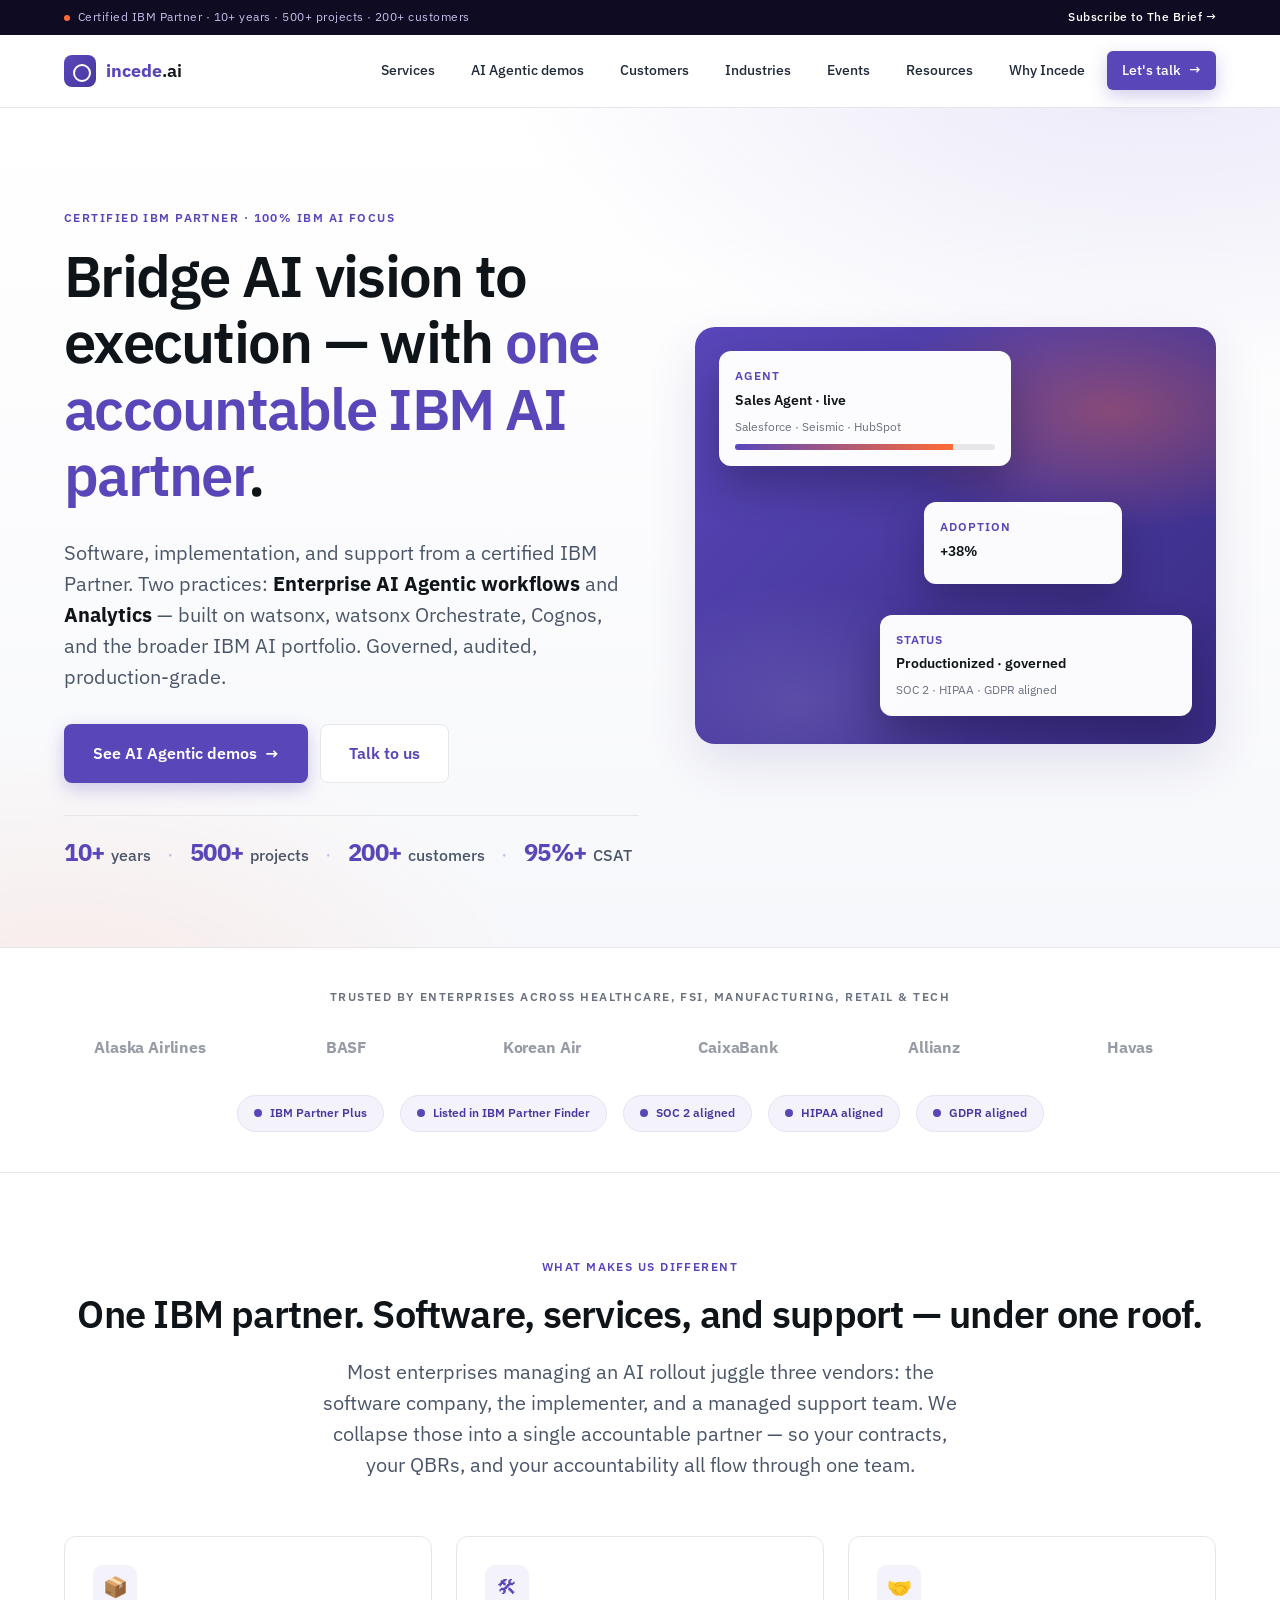
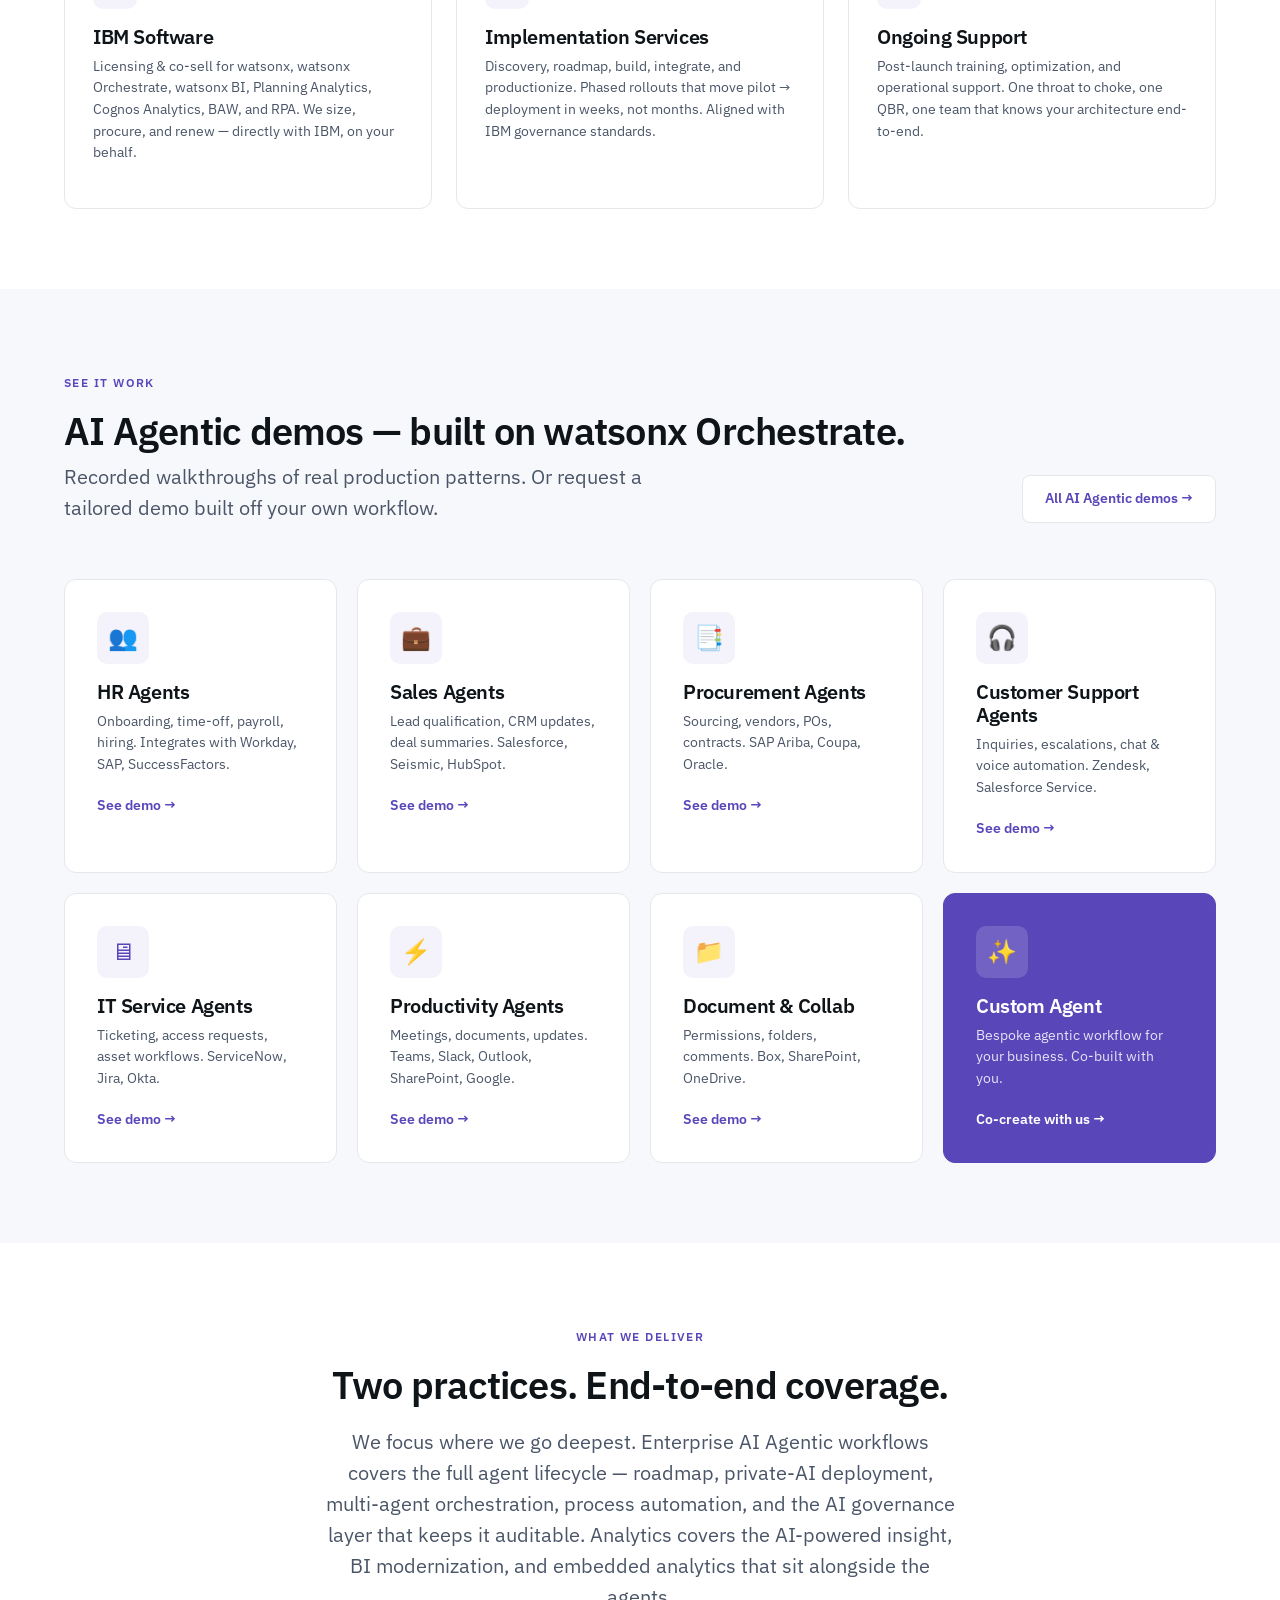
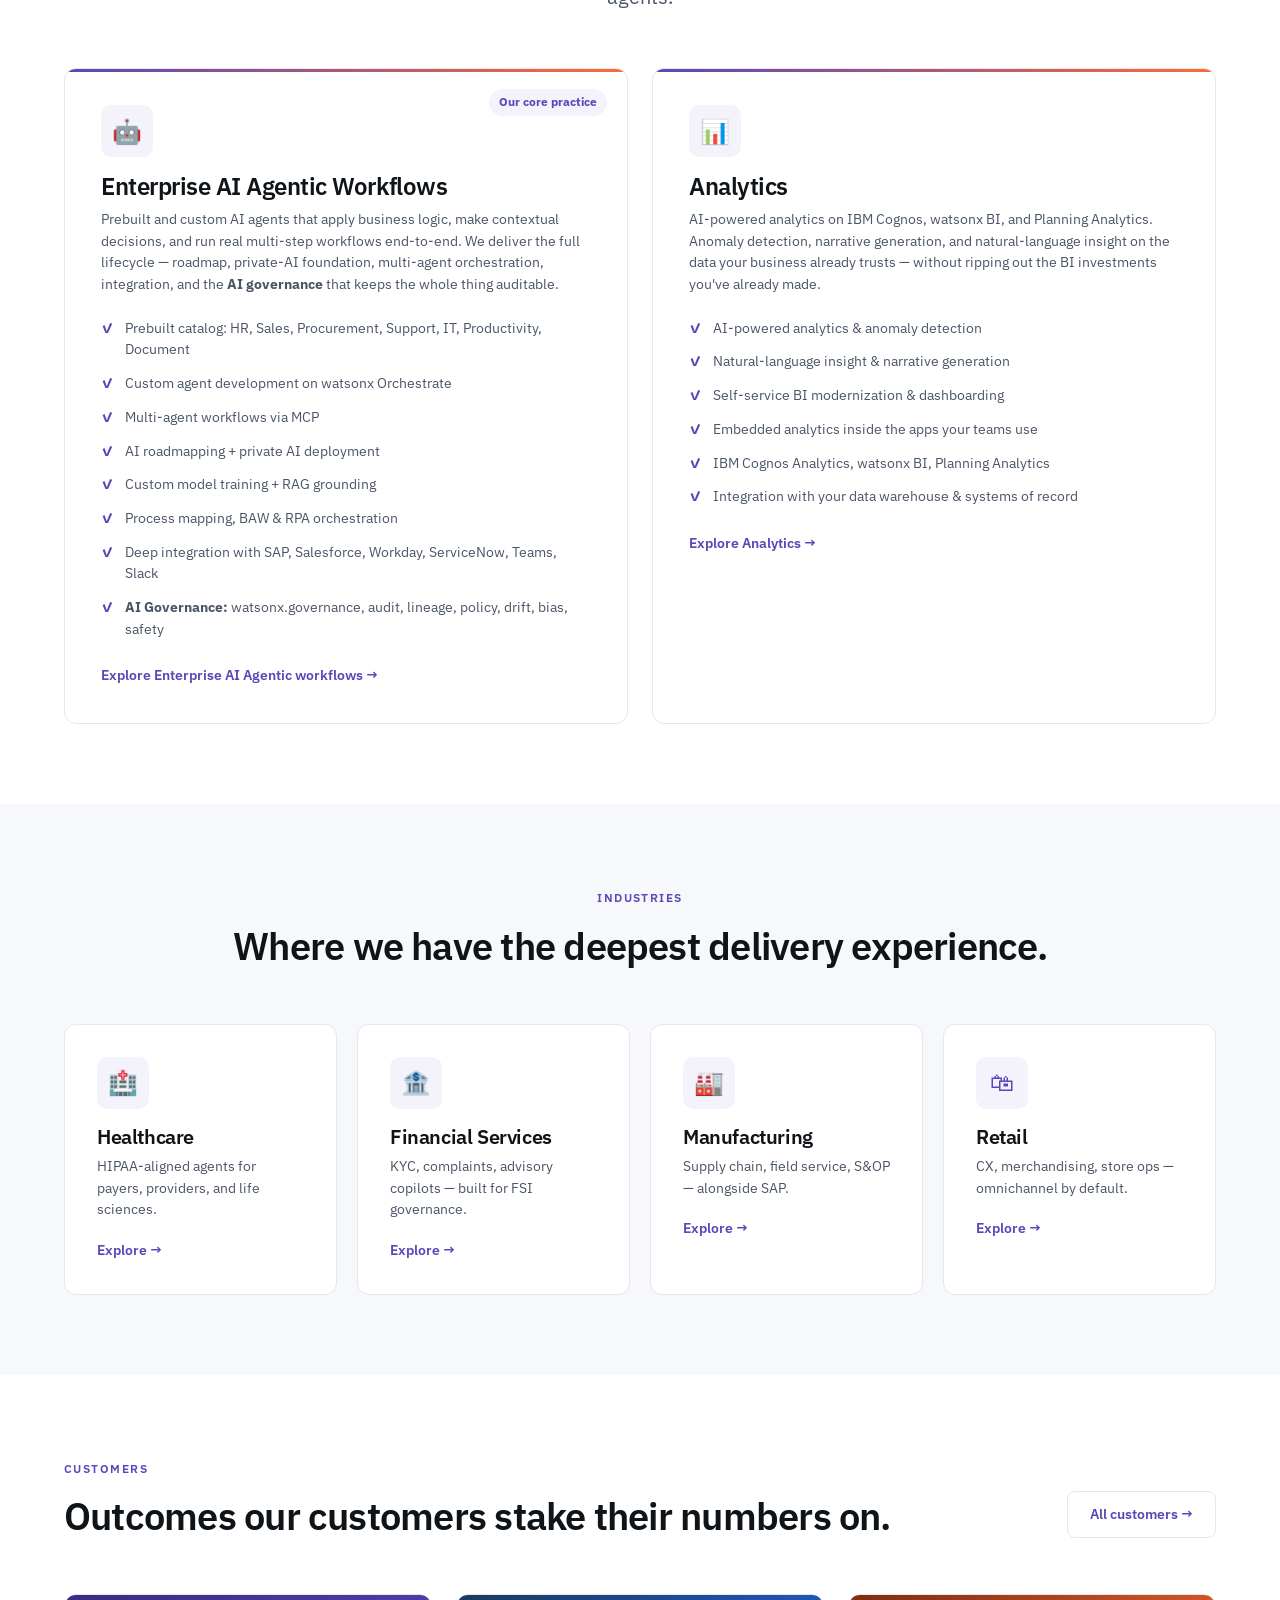
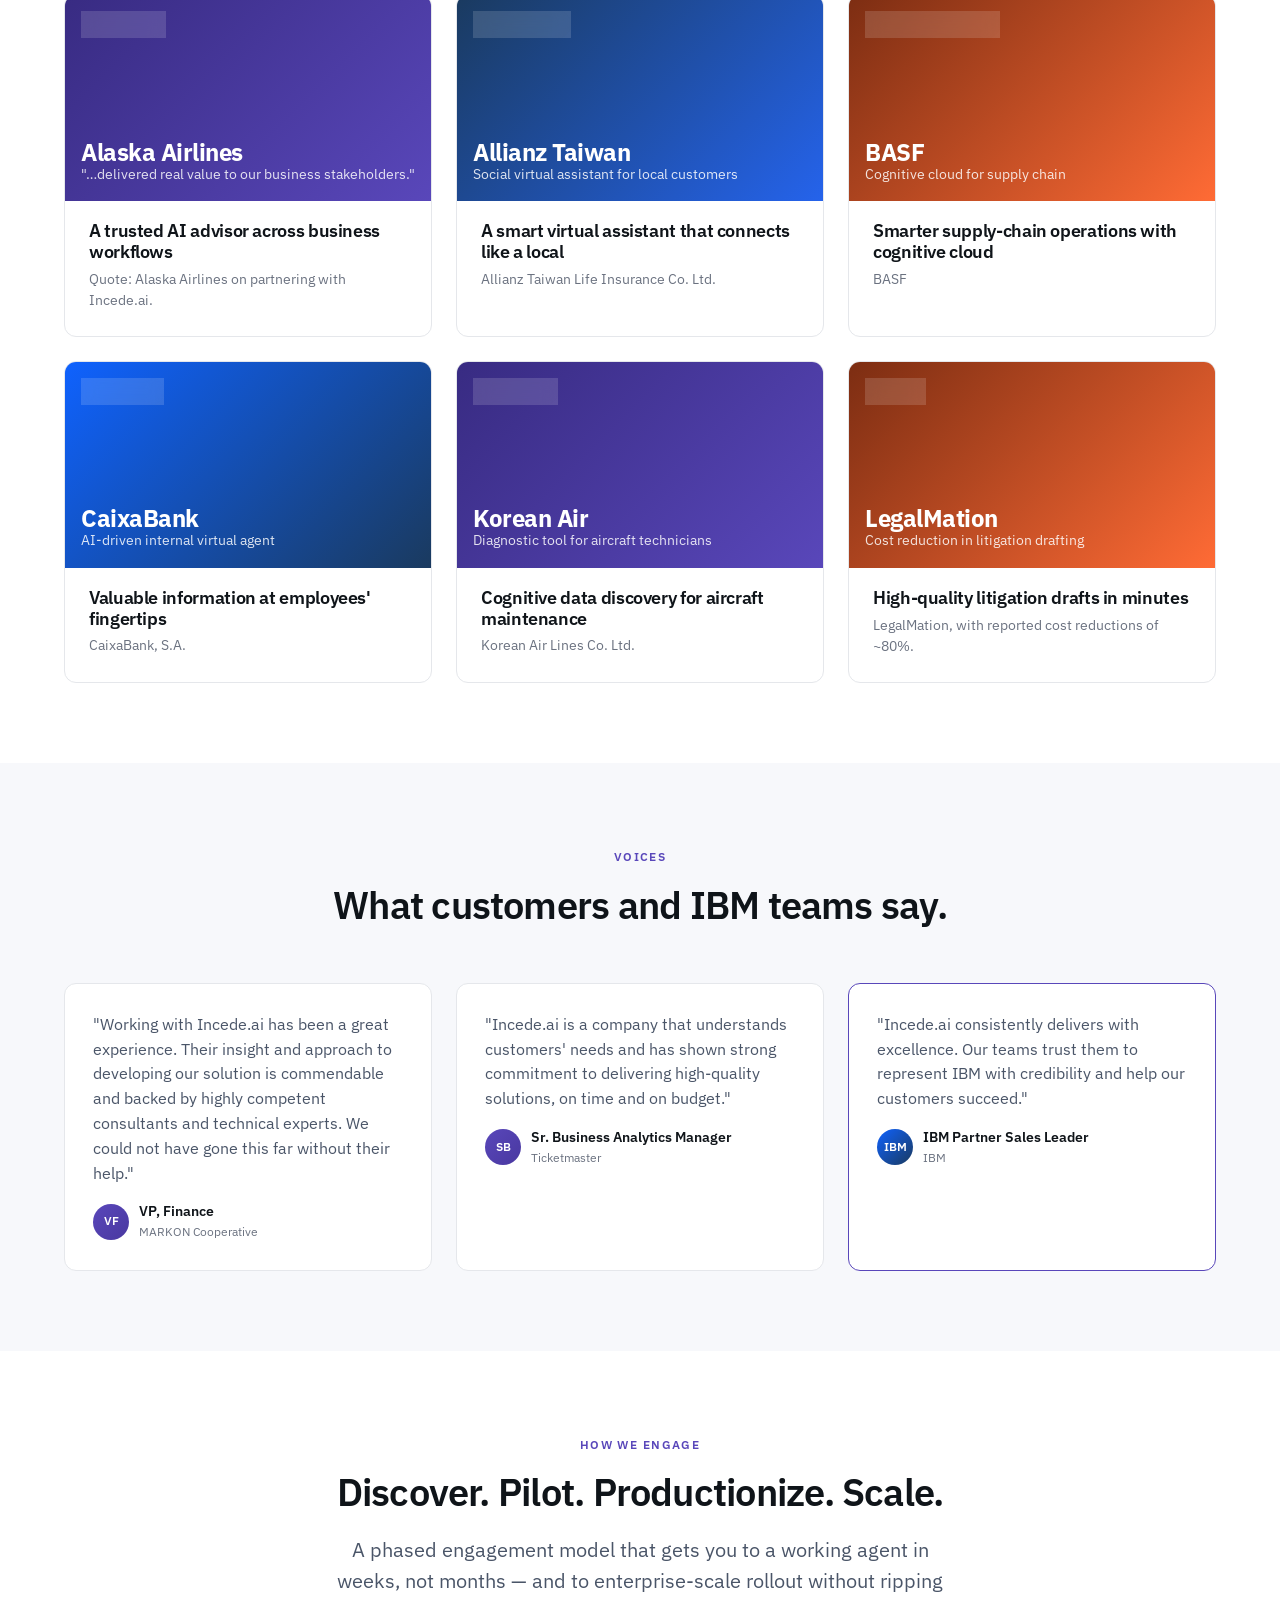
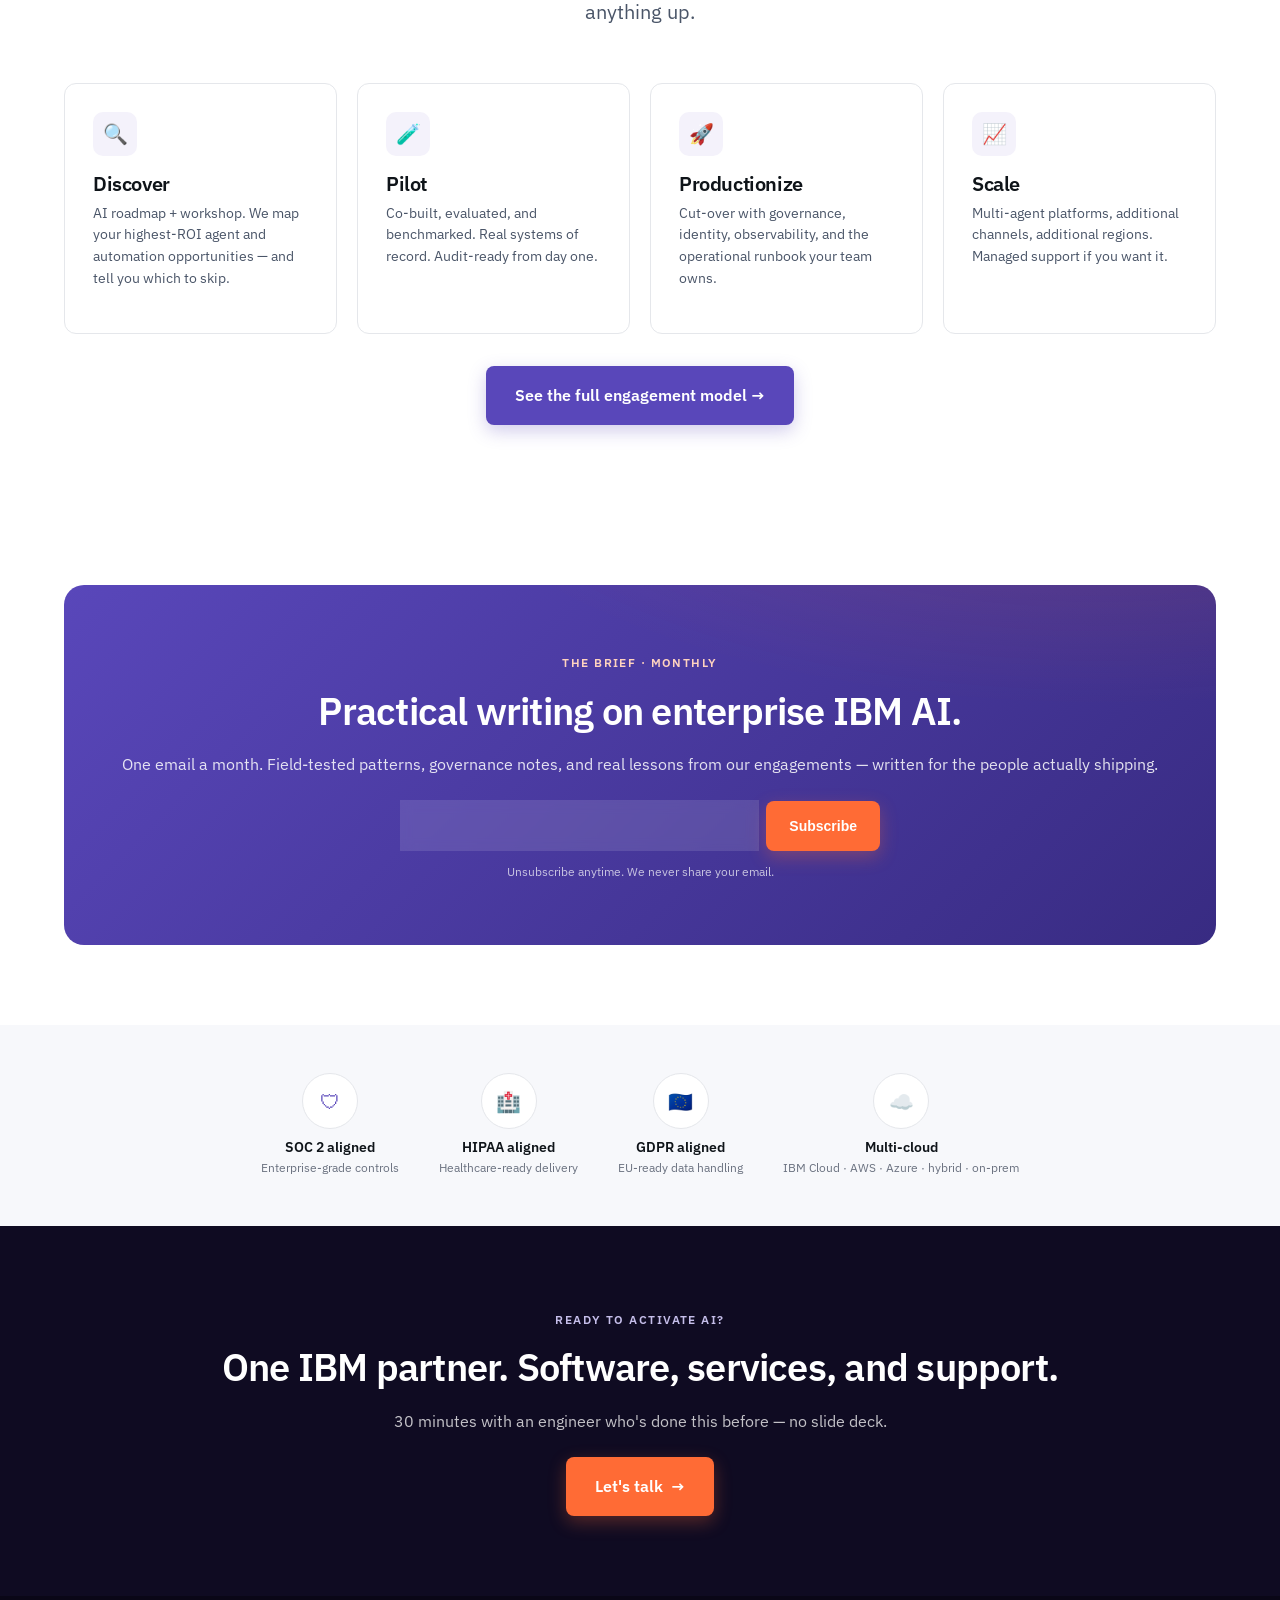
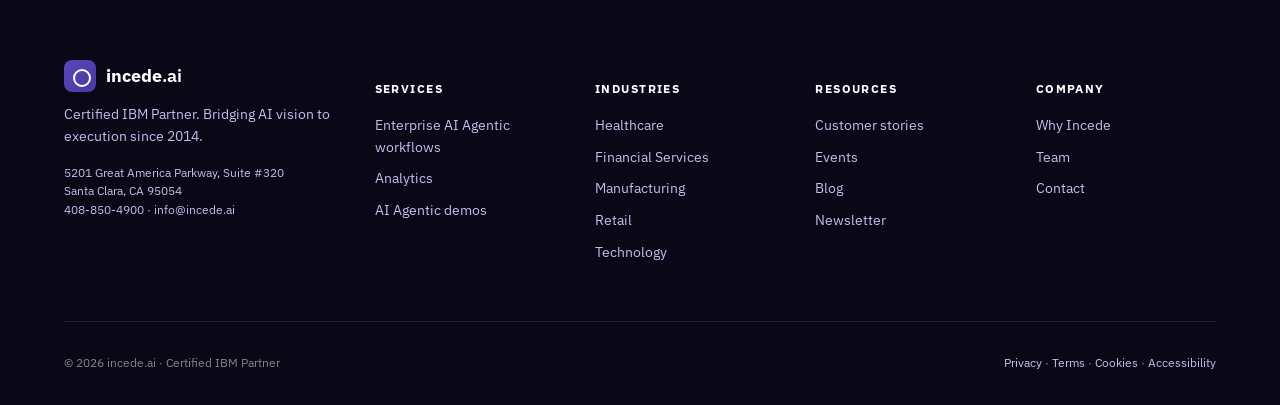
==== index.html @ cc16a189 "Initial commit: incede.ai website Add complete website for incede.ai - a certified IBM Partner speci" ====
<!DOCTYPE html>
<html lang="en">
<head>
<meta charset="UTF-8" />
<meta name="viewport" content="width=device-width, initial-scale=1, shrink-to-fit=no" />
<title>incede.ai | Certified IBM Partner for Enterprise AI Agentic Workflows & Analytics</title>
<meta name="description" content="Bridge AI vision to execution with one accountable IBM AI partner. Two practices — Enterprise AI Agentic workflows and Analytics — built on watsonx, watsonx Orchestrate, Cognos, and the IBM AI portfolio. Governed, audited, production-grade. 10+ years · 500+ projects · 200+ customers." />
<meta name="theme-color" content="#5947BA" />
<link rel="preconnect" href="https://fonts.googleapis.com">
<link rel="preconnect" href="https://fonts.gstatic.com" crossorigin>
<link href="https://fonts.googleapis.com/css2?family=IBM+Plex+Sans:wght@400;500;600;700&family=IBM+Plex+Mono:wght@400;500&display=swap" rel="stylesheet">
<link rel="stylesheet" href="styles.css" />
</head>
<body>
<a href="#main" class="skip-link">Skip to main content</a>

<!-- Top bar -->
<div class="topbar">
  <div class="container">
    <span class="topbar-tag">Certified IBM Partner · 10+ years · 500+ projects · 200+ customers</span>
    <span class="topbar-meta"><a href="newsletter.html">Subscribe to The Brief →</a></span>
  </div>
</div>

<!-- Nav -->
<header class="nav">
  <div class="container">
    <a href="index.html" class="brand" aria-label="incede.ai home">
      <span class="brand-mark" aria-hidden="true"></span>
      <span><strong>incede</strong>.ai</span>
    </a>
    <nav class="nav-links" aria-label="Primary">
      <a href="quick-start.html">Services</a>
      <a href="demos.html">AI Agentic demos</a>
      <a href="case-studies.html">Customers</a>
      <a href="industries.html">Industries</a>
      <a href="events.html">Events</a>
      <a href="blog.html">Resources</a>
      <a href="about.html">Why Incede</a>
      <a href="contact.html" class="btn btn-primary">Let's talk <span class="arr">→</span></a>
    </nav>
  </div>
</header>

<main id="main">

<!-- HERO -->
<section class="hero">
  <div class="container">
    <div class="hero-grid">
      <div>
        <span class="eyebrow">Certified IBM Partner · 100% IBM AI focus</span>
        <h1>Bridge AI vision to execution — with <span class="accent">one accountable IBM AI partner</span>.</h1>
        <p class="lede">Software, implementation, and support from a certified IBM Partner. Two practices: <strong style="color:var(--ink);">Enterprise AI Agentic workflows</strong> and <strong style="color:var(--ink);">Analytics</strong> — built on watsonx, watsonx Orchestrate, Cognos, and the broader IBM AI portfolio. Governed, audited, production-grade.</p>
        <div class="hero-ctas">
          <a class="btn btn-primary btn-lg" href="demos.html">See AI Agentic demos <span class="arr">→</span></a>
          <a class="btn btn-secondary btn-lg" href="contact.html">Talk to us</a>
        </div>
        <div class="hero-stats inline">
          <div class="hero-stat"><span class="num">10+</span><span class="lbl">years</span></div>
          <span class="sep">·</span>
          <div class="hero-stat"><span class="num">500+</span><span class="lbl">projects</span></div>
          <span class="sep">·</span>
          <div class="hero-stat"><span class="num">200+</span><span class="lbl">customers</span></div>
          <span class="sep">·</span>
          <div class="hero-stat"><span class="num">95%+</span><span class="lbl">CSAT</span></div>
        </div>
      </div>
      <div class="hero-viz" aria-hidden="true">
        <div class="hero-card hc-1">
          <div class="hcl">Agent</div>
          <div class="hcb">Sales Agent · live</div>
          <div class="hcd">Salesforce · Seismic · HubSpot</div>
          <div class="hcbar"><span style="width:84%"></span></div>
        </div>
        <div class="hero-card hc-3">
          <div class="hcl">Adoption</div>
          <div class="hcb">+38%</div>
        </div>
        <div class="hero-card hc-2">
          <div class="hcl">Status</div>
          <div class="hcb">Productionized · governed</div>
          <div class="hcd">SOC 2 · HIPAA · GDPR aligned</div>
        </div>
      </div>
    </div>
  </div>
</section>

<!-- TRUST STRIP: real clients -->
<section class="trust">
  <div class="container">
    <div class="trust-label">Trusted by enterprises across Healthcare, FSI, Manufacturing, Retail & Tech</div>
    <div class="trust-row">
      <div class="trust-logo">Alaska Airlines</div>
      <div class="trust-logo">BASF</div>
      <div class="trust-logo">Korean Air</div>
      <div class="trust-logo">CaixaBank</div>
      <div class="trust-logo">Allianz</div>
      <div class="trust-logo">Havas</div>
    </div>
    <div class="trust-badges">
      <span class="badge-pill">IBM Partner Plus</span>
      <span class="badge-pill">Listed in IBM Partner Finder</span>
      <span class="badge-pill">SOC 2 aligned</span>
      <span class="badge-pill">HIPAA aligned</span>
      <span class="badge-pill">GDPR aligned</span>
    </div>
  </div>
</section>

<!-- RESELLER FRAMING: one accountable team -->
<section>
  <div class="container">
    <div class="section-head">
      <span class="eyebrow">What makes us different</span>
      <h2>One IBM partner. Software, services, and support — under one roof.</h2>
      <p class="lede">Most enterprises managing an AI rollout juggle three vendors: the software company, the implementer, and a managed support team. We collapse those into a single accountable partner — so your contracts, your QBRs, and your accountability all flow through one team.</p>
    </div>
    <div class="grid-3">
      <div class="card">
        <div class="ic">📦</div>
        <h3>IBM Software</h3>
        <p>Licensing & co-sell for watsonx, watsonx Orchestrate, watsonx BI, Planning Analytics, Cognos Analytics, BAW, and RPA. We size, procure, and renew — directly with IBM, on your behalf.</p>
      </div>
      <div class="card">
        <div class="ic">🛠</div>
        <h3>Implementation Services</h3>
        <p>Discovery, roadmap, build, integrate, and productionize. Phased rollouts that move pilot → deployment in weeks, not months. Aligned with IBM governance standards.</p>
      </div>
      <div class="card">
        <div class="ic">🤝</div>
        <h3>Ongoing Support</h3>
        <p>Post-launch training, optimization, and operational support. One throat to choke, one QBR, one team that knows your architecture end-to-end.</p>
      </div>
    </div>
  </div>
</section>

<!-- DEMO SHOWCASE -->
<section style="background: var(--bg-alt);">
  <div class="container">
    <div class="section-head left" style="display:flex; justify-content:space-between; align-items:end; gap:24px; flex-wrap:wrap;">
      <div>
        <span class="eyebrow">See it work</span>
        <h2 class="mb-0">AI Agentic demos — built on watsonx Orchestrate.</h2>
        <p class="lede" style="margin-top:8px;">Recorded walkthroughs of real production patterns. Or request a tailored demo built off your own workflow.</p>
      </div>
      <a class="btn btn-secondary" href="demos.html">All AI Agentic demos →</a>
    </div>
    <div class="grid-4">
      <a href="demos.html" class="card industry">
        <div class="ic">👥</div>
        <h3>HR Agents</h3>
        <p>Onboarding, time-off, payroll, hiring. Integrates with Workday, SAP, SuccessFactors.</p>
        <span class="more">See demo →</span>
      </a>
      <a href="demos.html" class="card industry">
        <div class="ic">💼</div>
        <h3>Sales Agents</h3>
        <p>Lead qualification, CRM updates, deal summaries. Salesforce, Seismic, HubSpot.</p>
        <span class="more">See demo →</span>
      </a>
      <a href="demos.html" class="card industry">
        <div class="ic">📑</div>
        <h3>Procurement Agents</h3>
        <p>Sourcing, vendors, POs, contracts. SAP Ariba, Coupa, Oracle.</p>
        <span class="more">See demo →</span>
      </a>
      <a href="demos.html" class="card industry">
        <div class="ic">🎧</div>
        <h3>Customer Support Agents</h3>
        <p>Inquiries, escalations, chat & voice automation. Zendesk, Salesforce Service.</p>
        <span class="more">See demo →</span>
      </a>
      <a href="demos.html" class="card industry">
        <div class="ic">🖥</div>
        <h3>IT Service Agents</h3>
        <p>Ticketing, access requests, asset workflows. ServiceNow, Jira, Okta.</p>
        <span class="more">See demo →</span>
      </a>
      <a href="demos.html" class="card industry">
        <div class="ic">⚡</div>
        <h3>Productivity Agents</h3>
        <p>Meetings, documents, updates. Teams, Slack, Outlook, SharePoint, Google.</p>
        <span class="more">See demo →</span>
      </a>
      <a href="demos.html" class="card industry">
        <div class="ic">📁</div>
        <h3>Document & Collab</h3>
        <p>Permissions, folders, comments. Box, SharePoint, OneDrive.</p>
        <span class="more">See demo →</span>
      </a>
      <a href="demos.html" class="card industry" style="background:var(--brand); color:#fff; border-color:var(--brand);">
        <div class="ic" style="background:rgba(255,255,255,0.15); color:#fff;">✨</div>
        <h3 style="color:#fff;">Custom Agent</h3>
        <p style="color:rgba(255,255,255,0.85);">Bespoke agentic workflow for your business. Co-built with you.</p>
        <span class="more" style="color:#fff;">Co-create with us →</span>
      </a>
    </div>
  </div>
</section>

<!-- SERVICES: two consolidated tracks -->
<section>
  <div class="container">
    <div class="section-head">
      <span class="eyebrow">What we deliver</span>
      <h2>Two practices. End-to-end coverage.</h2>
      <p class="lede">We focus where we go deepest. Enterprise AI Agentic workflows covers the full agent lifecycle — roadmap, private-AI deployment, multi-agent orchestration, process automation, and the AI governance layer that keeps it auditable. Analytics covers the AI-powered insight, BI modernization, and embedded analytics that sit alongside the agents.</p>
    </div>
    <div class="grid-2">
      <a href="quick-start.html" class="card offer-card" style="padding: 36px;">
        <span class="tag">Our core practice</span>
        <div class="ic" style="width:52px;height:52px;font-size:24px;">🤖</div>
        <h3 style="font-size:var(--fs-2xl);">Enterprise AI Agentic Workflows</h3>
        <p>Prebuilt and custom AI agents that apply business logic, make contextual decisions, and run real multi-step workflows end-to-end. We deliver the full lifecycle — roadmap, private-AI foundation, multi-agent orchestration, integration, and the <strong>AI governance</strong> that keeps the whole thing auditable.</p>
        <ul>
          <li>Prebuilt catalog: HR, Sales, Procurement, Support, IT, Productivity, Document</li>
          <li>Custom agent development on watsonx Orchestrate</li>
          <li>Multi-agent workflows via MCP</li>
          <li>AI roadmapping + private AI deployment</li>
          <li>Custom model training + RAG grounding</li>
          <li>Process mapping, BAW & RPA orchestration</li>
          <li>Deep integration with SAP, Salesforce, Workday, ServiceNow, Teams, Slack</li>
          <li><strong>AI Governance:</strong> watsonx.governance, audit, lineage, policy, drift, bias, safety</li>
        </ul>
        <span class="more">Explore Enterprise AI Agentic workflows →</span>
      </a>
      <a href="quick-start.html#analytics" class="card offer-card" style="padding: 36px;">
        <div class="ic" style="width:52px;height:52px;font-size:24px;">📊</div>
        <h3 style="font-size:var(--fs-2xl);">Analytics</h3>
        <p>AI-powered analytics on IBM Cognos, watsonx BI, and Planning Analytics. Anomaly detection, narrative generation, and natural-language insight on the data your business already trusts — without ripping out the BI investments you've already made.</p>
        <ul>
          <li>AI-powered analytics & anomaly detection</li>
          <li>Natural-language insight & narrative generation</li>
          <li>Self-service BI modernization & dashboarding</li>
          <li>Embedded analytics inside the apps your teams use</li>
          <li>IBM Cognos Analytics, watsonx BI, Planning Analytics</li>
          <li>Integration with your data warehouse & systems of record</li>
        </ul>
        <span class="more">Explore Analytics →</span>
      </a>
    </div>
  </div>
</section>

<!-- INDUSTRIES -->
<section style="background: var(--bg-alt);">
  <div class="container">
    <div class="section-head">
      <span class="eyebrow">Industries</span>
      <h2>Where we have the deepest delivery experience.</h2>
    </div>
    <div class="grid-4">
      <a href="industries.html" class="card industry"><div class="ic">🏥</div><h3>Healthcare</h3><p>HIPAA-aligned agents for payers, providers, and life sciences.</p><span class="more">Explore →</span></a>
      <a href="industries.html" class="card industry"><div class="ic">🏦</div><h3>Financial Services</h3><p>KYC, complaints, advisory copilots — built for FSI governance.</p><span class="more">Explore →</span></a>
      <a href="industries.html" class="card industry"><div class="ic">🏭</div><h3>Manufacturing</h3><p>Supply chain, field service, S&OP — alongside SAP.</p><span class="more">Explore →</span></a>
      <a href="industries.html" class="card industry"><div class="ic">🛍</div><h3>Retail</h3><p>CX, merchandising, store ops — omnichannel by default.</p><span class="more">Explore →</span></a>
    </div>
  </div>
</section>

<!-- CUSTOMERS — real clients -->
<section>
  <div class="container">
    <div class="section-head left" style="display:flex; justify-content:space-between; align-items:end; gap:24px;">
      <div>
        <span class="eyebrow">Customers</span>
        <h2 class="mb-0">Outcomes our customers stake their numbers on.</h2>
      </div>
      <a class="btn btn-secondary" href="case-studies.html">All customers →</a>
    </div>
    <div class="grid-3">
      <a href="case-study-sample.html" class="case-card">
        <div class="case-thumb">
          <span class="industry-label">Aviation</span>
          <div class="stat-row"><div class="big-stat" style="font-size:var(--fs-2xl);">Alaska Airlines</div><div class="sm-stat">"…delivered real value to our business stakeholders."</div></div>
        </div>
        <div class="case-body"><h3>A trusted AI advisor across business workflows</h3><p>Quote: Alaska Airlines on partnering with Incede.ai.</p></div>
      </a>
      <a href="case-studies.html" class="case-card">
        <div class="case-thumb" style="background:linear-gradient(135deg,#1a3a5f,#2563eb);">
          <span class="industry-label">Insurance</span>
          <div class="stat-row"><div class="big-stat" style="font-size:var(--fs-2xl);">Allianz Taiwan</div><div class="sm-stat">Social virtual assistant for local customers</div></div>
        </div>
        <div class="case-body"><h3>A smart virtual assistant that connects like a local</h3><p>Allianz Taiwan Life Insurance Co. Ltd.</p></div>
      </a>
      <a href="case-studies.html" class="case-card">
        <div class="case-thumb" style="background:linear-gradient(135deg,#7c2d12,#FF6B35);">
          <span class="industry-label">Manufacturing</span>
          <div class="stat-row"><div class="big-stat" style="font-size:var(--fs-2xl);">BASF</div><div class="sm-stat">Cognitive cloud for supply chain</div></div>
        </div>
        <div class="case-body"><h3>Smarter supply-chain operations with cognitive cloud</h3><p>BASF</p></div>
      </a>
      <a href="case-studies.html" class="case-card">
        <div class="case-thumb" style="background:linear-gradient(135deg,#0F62FE,#1a3a5f);">
          <span class="industry-label">Banking</span>
          <div class="stat-row"><div class="big-stat" style="font-size:var(--fs-2xl);">CaixaBank</div><div class="sm-stat">AI-driven internal virtual agent</div></div>
        </div>
        <div class="case-body"><h3>Valuable information at employees' fingertips</h3><p>CaixaBank, S.A.</p></div>
      </a>
      <a href="case-studies.html" class="case-card">
        <div class="case-thumb">
          <span class="industry-label">Aviation</span>
          <div class="stat-row"><div class="big-stat" style="font-size:var(--fs-2xl);">Korean Air</div><div class="sm-stat">Diagnostic tool for aircraft technicians</div></div>
        </div>
        <div class="case-body"><h3>Cognitive data discovery for aircraft maintenance</h3><p>Korean Air Lines Co. Ltd.</p></div>
      </a>
      <a href="case-studies.html" class="case-card">
        <div class="case-thumb" style="background:linear-gradient(135deg,#7c2d12,#FF6B35);">
          <span class="industry-label">Legal</span>
          <div class="stat-row"><div class="big-stat" style="font-size:var(--fs-2xl);">LegalMation</div><div class="sm-stat">Cost reduction in litigation drafting</div></div>
        </div>
        <div class="case-body"><h3>High-quality litigation drafts in minutes</h3><p>LegalMation, with reported cost reductions of ~80%.</p></div>
      </a>
    </div>
  </div>
</section>

<!-- TESTIMONIALS — real -->
<section style="background:var(--bg-alt);">
  <div class="container">
    <div class="section-head">
      <span class="eyebrow">Voices</span>
      <h2>What customers and IBM teams say.</h2>
    </div>
    <div class="grid-3">
      <div class="card">
        <p style="font-size:var(--fs-base);">"Working with Incede.ai has been a great experience. Their insight and approach to developing our solution is commendable and backed by highly competent consultants and technical experts. We could not have gone this far without their help."</p>
        <div style="display:flex; align-items:center; gap:10px; margin-top:16px;">
          <div class="author-photo" style="width:36px;height:36px;font-size:var(--fs-xs);">VF</div>
          <div><div style="font-size:var(--fs-sm); font-weight:600;">VP, Finance</div><div class="muted" style="font-size:var(--fs-xs);">MARKON Cooperative</div></div>
        </div>
      </div>
      <div class="card">
        <p style="font-size:var(--fs-base);">"Incede.ai is a company that understands customers' needs and has shown strong commitment to delivering high-quality solutions, on time and on budget."</p>
        <div style="display:flex; align-items:center; gap:10px; margin-top:16px;">
          <div class="author-photo" style="width:36px;height:36px;font-size:var(--fs-xs);">SB</div>
          <div><div style="font-size:var(--fs-sm); font-weight:600;">Sr. Business Analytics Manager</div><div class="muted" style="font-size:var(--fs-xs);">Ticketmaster</div></div>
        </div>
      </div>
      <div class="card" style="border-color: var(--brand);">
        <p style="font-size:var(--fs-base);">"Incede.ai consistently delivers with excellence. Our teams trust them to represent IBM with credibility and help our customers succeed."</p>
        <div style="display:flex; align-items:center; gap:10px; margin-top:16px;">
          <div class="author-photo" style="width:36px;height:36px;font-size:var(--fs-xs);background:linear-gradient(135deg,#0F62FE,#1a3a5f);">IBM</div>
          <div><div style="font-size:var(--fs-sm); font-weight:600;">IBM Partner Sales Leader</div><div class="muted" style="font-size:var(--fs-xs);">IBM</div></div>
        </div>
      </div>
    </div>
  </div>
</section>

<!-- HOW WE ENGAGE -->
<section>
  <div class="container">
    <div class="section-head">
      <span class="eyebrow">How we engage</span>
      <h2>Discover. Pilot. Productionize. Scale.</h2>
      <p class="lede">A phased engagement model that gets you to a working agent in weeks, not months — and to enterprise-scale rollout without ripping anything up.</p>
    </div>
    <div class="grid-4">
      <div class="card"><div class="ic">🔍</div><h3>Discover</h3><p>AI roadmap + workshop. We map your highest-ROI agent and automation opportunities — and tell you which to skip.</p></div>
      <div class="card"><div class="ic">🧪</div><h3>Pilot</h3><p>Co-built, evaluated, and benchmarked. Real systems of record. Audit-ready from day one.</p></div>
      <div class="card"><div class="ic">🚀</div><h3>Productionize</h3><p>Cut-over with governance, identity, observability, and the operational runbook your team owns.</p></div>
      <div class="card"><div class="ic">📈</div><h3>Scale</h3><p>Multi-agent platforms, additional channels, additional regions. Managed support if you want it.</p></div>
    </div>
    <div class="center" style="margin-top: 32px;">
      <a class="btn btn-primary btn-lg" href="quick-start.html">See the full engagement model →</a>
    </div>
  </div>
</section>

<!-- NEWSLETTER -->
<section>
  <div class="container">
    <div class="newsletter-band">
      <span class="eyebrow" style="color:#FFD3BF;">The Brief · monthly</span>
      <h2>Practical writing on enterprise IBM AI.</h2>
      <p>One email a month. Field-tested patterns, governance notes, and real lessons from our engagements — written for the people actually shipping.</p>
      <form class="newsletter-form" onsubmit="event.preventDefault(); this.querySelector('button').innerText='Subscribed ✓';">
        <input type="email" required placeholder="you@company.com" aria-label="Email address" />
        <button type="submit" class="btn btn-accent">Subscribe</button>
      </form>
      <small>Unsubscribe anytime. We never share your email.</small>
    </div>
  </div>
</section>

<!-- COMPLIANCE / TRUST -->
<section class="recognition">
  <div class="container">
    <div class="recognition-row">
      <div class="rec-item"><div class="rec-icon">🛡</div><div class="title">SOC 2 aligned</div><div class="sub">Enterprise-grade controls</div></div>
      <div class="rec-item"><div class="rec-icon">🏥</div><div class="title">HIPAA aligned</div><div class="sub">Healthcare-ready delivery</div></div>
      <div class="rec-item"><div class="rec-icon">🇪🇺</div><div class="title">GDPR aligned</div><div class="sub">EU-ready data handling</div></div>
      <div class="rec-item"><div class="rec-icon">☁️</div><div class="title">Multi-cloud</div><div class="sub">IBM Cloud · AWS · Azure · hybrid · on-prem</div></div>
    </div>
  </div>
</section>

</main>

<section class="footer-cta">
  <div class="container">
    <span class="eyebrow" style="color:#C5BEEA;">Ready to activate AI?</span>
    <h2>One IBM partner. Software, services, and support.</h2>
    <p>30 minutes with an engineer who's done this before — no slide deck.</p>
    <a class="btn btn-accent btn-lg" href="contact.html">Let's talk <span class="arr">→</span></a>
  </div>
</section>

<footer class="footer">
  <div class="container">
    <div class="footer-grid">
      <div>
        <div class="brand"><span class="brand-mark"></span><span><strong style="color:#fff;">incede</strong>.ai</span></div>
        <p style="color:#C5BEEA; max-width: 280px;">Certified IBM Partner. Bridging AI vision to execution since 2014.</p>
        <p style="color:#C5BEEA; font-size:var(--fs-xs); margin-top: 16px;">
          5201 Great America Parkway, Suite #320<br>
          Santa Clara, CA 95054<br>
          <a href="tel:+14088504900">408-850-4900</a> · <a href="mailto:info@incede.ai">info@incede.ai</a>
        </p>
      </div>
      <div>
        <h5>Services</h5>
        <ul>
          <li><a href="quick-start.html">Enterprise AI Agentic workflows</a></li>
          <li><a href="quick-start.html#analytics">Analytics</a></li>
          <li><a href="demos.html">AI Agentic demos</a></li>
        </ul>
      </div>
      <div>
        <h5>Industries</h5>
        <ul>
          <li><a href="healthcare.html">Healthcare</a></li>
          <li><a href="industries.html">Financial Services</a></li>
          <li><a href="industries.html">Manufacturing</a></li>
          <li><a href="industries.html">Retail</a></li>
          <li><a href="industries.html">Technology</a></li>
        </ul>
      </div>
      <div>
        <h5>Resources</h5>
        <ul>
          <li><a href="case-studies.html">Customer stories</a></li>
          <li><a href="events.html">Events</a></li>
          <li><a href="blog.html">Blog</a></li>
          <li><a href="newsletter.html">Newsletter</a></li>
        </ul>
      </div>
      <div>
        <h5>Company</h5>
        <ul>
          <li><a href="about.html">Why Incede</a></li>
          <li><a href="about.html">Team</a></li>
          <li><a href="contact.html">Contact</a></li>
        </ul>
      </div>
    </div>
    <div class="footer-bottom">
      <span>© 2026 incede.ai · Certified IBM Partner</span>
      <span><a href="#">Privacy</a> · <a href="#">Terms</a> · <a href="#">Cookies</a> · <a href="#">Accessibility</a></span>
    </div>
  </div>
</footer>

</body>
</html>
---- styles.css ----
/* =========================================================
   incede.ai — Refreshed Website Stylesheet
   Brand-aligned (#5947BA), IBM Plex Sans, enterprise-grade.
   ========================================================= */

:root {
  /* Brand palette */
  --brand: #5947BA;
  --brand-dark: #4938A0;
  --brand-darker: #382B82;
  --brand-light: #8077D4;
  --brand-50: #F4F2FB;
  --brand-100: #E6E2F5;
  --brand-200: #C5BEEA;

  /* Accent / semantic */
  --accent: #FF6B35;
  --accent-hover: #E55A24;
  --ibm-blue: #0F62FE;
  --success: #198754;
  --warning: #F59E0B;
  --error: #DC2626;

  /* Neutrals */
  --ink: #0F1419;
  --ink-2: #1F2937;
  --ink-3: #4A5568;
  --ink-4: #6B7280;
  --line: #E5E7EB;
  --line-2: #F1F2F5;
  --bg: #FFFFFF;
  --bg-alt: #F7F8FB;
  --bg-dark: #0F0B22;
  --bg-darker: #0A0717;

  /* Type */
  --font-sans: "IBM Plex Sans", -apple-system, BlinkMacSystemFont, "Segoe UI", Roboto, sans-serif;
  --font-mono: "IBM Plex Mono", "SF Mono", Menlo, monospace;

  /* Scale */
  --fs-xs: 0.75rem;
  --fs-sm: 0.875rem;
  --fs-base: 1rem;
  --fs-lg: 1.125rem;
  --fs-xl: 1.25rem;
  --fs-2xl: 1.5rem;
  --fs-3xl: 2rem;
  --fs-4xl: 2.5rem;
  --fs-5xl: 3.25rem;
  --fs-6xl: 4rem;

  /* Layout */
  --maxw: 1200px;
  --maxw-tight: 920px;
  --radius: 12px;
  --radius-sm: 8px;
  --radius-lg: 20px;
  --shadow-sm: 0 1px 2px rgba(15, 20, 25, 0.05);
  --shadow: 0 4px 16px rgba(15, 20, 25, 0.06);
  --shadow-lg: 0 20px 50px rgba(57, 41, 130, 0.12);
}

* { box-sizing: border-box; }
html { scroll-behavior: smooth; -webkit-text-size-adjust: 100%; }
body {
  margin: 0;
  font-family: var(--font-sans);
  font-size: var(--fs-base);
  line-height: 1.55;
  color: var(--ink);
  background: var(--bg);
  -webkit-font-smoothing: antialiased;
  text-rendering: optimizeLegibility;
}

/* ---------- Type ---------- */
h1, h2, h3, h4 {
  font-weight: 600;
  letter-spacing: -0.02em;
  line-height: 1.15;
  color: var(--ink);
  margin: 0 0 0.5em;
}
h1 { font-size: clamp(2.25rem, 4.5vw, var(--fs-6xl)); letter-spacing: -0.03em; }
h2 { font-size: clamp(1.75rem, 3vw, var(--fs-4xl)); }
h3 { font-size: var(--fs-2xl); }
h4 { font-size: var(--fs-lg); font-weight: 600; }
p { margin: 0 0 1em; color: var(--ink-3); }
a { color: var(--brand); text-decoration: none; transition: color .15s ease; }
a:hover { color: var(--brand-dark); }
.lede { font-size: var(--fs-xl); color: var(--ink-3); line-height: 1.55; }
.eyebrow {
  display: inline-block;
  font-size: var(--fs-xs);
  font-weight: 600;
  letter-spacing: 0.12em;
  text-transform: uppercase;
  color: var(--brand);
  margin-bottom: 1rem;
}

/* ---------- Layout ---------- */
.container { max-width: var(--maxw); margin: 0 auto; padding: 0 24px; }
.container-tight { max-width: var(--maxw-tight); margin: 0 auto; padding: 0 24px; }
section { padding: 80px 0; }
section.tight { padding: 56px 0; }
@media (max-width: 768px) { section { padding: 56px 0; } }

/* ---------- Top bar ---------- */
.topbar {
  background: var(--bg-dark);
  color: #C5BEEA;
  font-size: var(--fs-xs);
  padding: 8px 0;
  letter-spacing: 0.04em;
}
.topbar a { color: #fff; font-weight: 500; }
.topbar .container { display: flex; justify-content: space-between; gap: 12px; }
.topbar-tag::before {
  content: "";
  display: inline-block;
  width: 6px; height: 6px;
  background: var(--accent);
  border-radius: 50%;
  margin-right: 8px;
  vertical-align: middle;
}
@media (max-width: 640px) { .topbar-meta { display: none; } }

/* ---------- Nav ---------- */
.nav {
  position: sticky; top: 0; z-index: 50;
  background: rgba(255, 255, 255, 0.92);
  backdrop-filter: saturate(180%) blur(10px);
  -webkit-backdrop-filter: saturate(180%) blur(10px);
  border-bottom: 1px solid var(--line);
}
.nav .container {
  display: flex; align-items: center; justify-content: space-between;
  height: 72px;
}
.brand {
  display: flex; align-items: center; gap: 10px;
  font-weight: 600; font-size: var(--fs-lg);
  color: var(--ink);
}
.brand-mark {
  width: 32px; height: 32px;
  background: linear-gradient(135deg, var(--brand) 0%, var(--brand-dark) 100%);
  border-radius: 8px;
  position: relative;
}
.brand-mark::after {
  content: ""; position: absolute;
  width: 14px; height: 14px;
  border: 2px solid #fff; border-radius: 50%;
  top: 9px; left: 9px;
}
.brand strong { color: var(--brand); font-weight: 700; }
.nav-links { display: flex; gap: 8px; align-items: center; }
.nav-links a {
  color: var(--ink-2);
  font-size: var(--fs-sm);
  font-weight: 500;
  padding: 8px 14px;
  border-radius: 6px;
}
.nav-links a:hover { background: var(--brand-50); color: var(--brand); }
.nav-links a.active { color: var(--brand); }
@media (max-width: 900px) {
  .nav-links a:not(.btn) { display: none; }
}

/* ---------- Buttons ---------- */
.btn {
  display: inline-flex; align-items: center; gap: 8px;
  padding: 12px 22px;
  border-radius: 8px;
  font-size: var(--fs-sm);
  font-weight: 600;
  cursor: pointer;
  transition: transform .12s ease, box-shadow .15s ease, background .15s ease;
  border: 1px solid transparent;
  white-space: nowrap;
}
.btn-primary {
  background: var(--brand);
  color: #fff !important;
  box-shadow: 0 6px 18px rgba(89, 71, 186, 0.28);
}
.btn-primary:hover { background: var(--brand-dark); transform: translateY(-1px); }
.btn-secondary {
  background: #fff;
  color: var(--brand) !important;
  border-color: var(--line);
}
.btn-secondary:hover { border-color: var(--brand); background: var(--brand-50); }
.btn-accent {
  background: var(--accent);
  color: #fff !important;
  box-shadow: 0 6px 18px rgba(255, 107, 53, 0.30);
}
.btn-accent:hover { background: var(--accent-hover); transform: translateY(-1px); }
.btn-ghost { background: transparent; color: var(--ink-2) !important; }
.btn-ghost:hover { color: var(--brand) !important; }
.btn-lg { padding: 16px 28px; font-size: var(--fs-base); }
.btn .arr { transition: transform .15s ease; }
.btn:hover .arr { transform: translateX(3px); }

/* ---------- Hero ---------- */
.hero {
  position: relative;
  overflow: hidden;
  padding: 96px 0 80px;
  background:
    radial-gradient(1100px 600px at 90% -10%, rgba(128, 119, 212, 0.18), transparent 60%),
    radial-gradient(800px 500px at 5% 110%, rgba(255, 107, 53, 0.10), transparent 60%),
    linear-gradient(180deg, #fff 0%, var(--bg-alt) 100%);
}
.hero .container { position: relative; z-index: 2; }
.hero-grid {
  display: grid;
  grid-template-columns: 1.05fr 0.95fr;
  gap: 56px;
  align-items: center;
}
@media (max-width: 980px) {
  .hero-grid { grid-template-columns: 1fr; gap: 32px; }
}
.hero h1 .accent { color: var(--brand); }
.hero .lede { max-width: 560px; margin-bottom: 32px; }
.hero-ctas { display: flex; gap: 12px; flex-wrap: wrap; margin-bottom: 32px; }
.hero-stats {
  display: flex; gap: 28px; flex-wrap: wrap;
  padding-top: 24px;
  border-top: 1px solid var(--line);
}
.hero-stat .num {
  font-size: var(--fs-3xl);
  font-weight: 700;
  color: var(--brand);
  line-height: 1;
  letter-spacing: -0.02em;
}
.hero-stat .lbl {
  font-size: var(--fs-sm);
  color: var(--ink-4);
  margin-top: 4px;
}

/* Inline single-line variant — for compact stat strips */
.hero-stats.inline {
  display: flex; flex-wrap: wrap;
  gap: 10px 16px;
  padding-top: 24px;
  border-top: 1px solid var(--line);
  align-items: baseline;
}
.hero-stats.inline .hero-stat {
  display: inline-flex;
  align-items: baseline;
  gap: 6px;
  white-space: nowrap;
}
.hero-stats.inline .hero-stat .num {
  font-size: var(--fs-2xl);
  margin: 0;
  line-height: 1;
}
.hero-stats.inline .hero-stat .lbl {
  font-size: var(--fs-base);
  color: var(--ink-3);
  margin: 0;
  font-weight: 500;
}
.hero-stats.inline .sep {
  color: var(--brand-200);
  font-size: var(--fs-xl);
  line-height: 1;
  user-select: none;
}
@media (max-width: 700px) {
  .hero-stats.inline { gap: 8px 14px; }
  .hero-stats.inline .sep { display: none; }
  .hero-stats.inline .hero-stat .num { font-size: var(--fs-xl); }
  .hero-stats.inline .hero-stat .lbl { font-size: var(--fs-sm); }
}

/* Hero visual */
.hero-viz {
  position: relative;
  aspect-ratio: 5 / 4;
  background: linear-gradient(135deg, var(--brand) 0%, var(--brand-darker) 100%);
  border-radius: 20px;
  overflow: hidden;
  box-shadow: var(--shadow-lg);
}
.hero-viz::before {
  content: "";
  position: absolute; inset: 0;
  background:
    radial-gradient(400px 200px at 80% 20%, rgba(255,107,53,0.35), transparent 60%),
    radial-gradient(300px 200px at 20% 90%, rgba(255,255,255,0.10), transparent 60%);
}
.hero-card {
  position: absolute;
  background: rgba(255,255,255,0.98);
  border-radius: 12px;
  padding: 16px;
  box-shadow: 0 20px 40px rgba(15, 11, 34, 0.30);
  font-size: var(--fs-sm);
}
.hc-1 { top: 24px; left: 24px; width: 56%; }
.hc-2 { bottom: 28px; right: 24px; width: 60%; }
.hc-3 { top: 42%; right: 18%; width: 38%; }
.hero-card .hcl {
  font-size: var(--fs-xs);
  font-weight: 600;
  color: var(--brand);
  text-transform: uppercase;
  letter-spacing: 0.08em;
  margin-bottom: 4px;
}
.hero-card .hcb {
  font-weight: 600;
  color: var(--ink);
  margin-bottom: 6px;
}
.hero-card .hcd { color: var(--ink-4); font-size: var(--fs-xs); }
.hero-card .hcbar {
  height: 6px;
  background: var(--line);
  border-radius: 99px;
  overflow: hidden;
  margin-top: 8px;
}
.hero-card .hcbar > span {
  display: block; height: 100%;
  background: linear-gradient(90deg, var(--brand) 0%, var(--accent) 100%);
  width: 72%;
}

/* ---------- Trust strip ---------- */
.trust {
  padding: 40px 0;
  background: var(--bg);
  border-top: 1px solid var(--line);
  border-bottom: 1px solid var(--line);
}
.trust-label {
  text-align: center;
  font-size: var(--fs-xs);
  font-weight: 600;
  letter-spacing: 0.12em;
  text-transform: uppercase;
  color: var(--ink-4);
  margin-bottom: 24px;
}
.trust-row {
  display: grid;
  grid-template-columns: repeat(6, 1fr);
  gap: 24px;
  align-items: center;
}
@media (max-width: 900px) { .trust-row { grid-template-columns: repeat(3, 1fr); } }
.trust-logo {
  height: 32px;
  display: flex; align-items: center; justify-content: center;
  font-weight: 700; color: var(--ink-4);
  font-size: var(--fs-base);
  letter-spacing: -0.01em;
  opacity: 0.7;
  transition: opacity .2s;
}
.trust-logo:hover { opacity: 1; }
.trust-badges {
  display: flex; justify-content: center; gap: 16px;
  margin-top: 32px; flex-wrap: wrap;
}
.badge-pill {
  display: inline-flex; align-items: center; gap: 8px;
  padding: 8px 16px;
  background: var(--brand-50);
  border: 1px solid var(--brand-100);
  border-radius: 999px;
  font-size: var(--fs-xs);
  font-weight: 600;
  color: var(--brand-dark);
}
.badge-pill::before {
  content: "";
  width: 8px; height: 8px;
  border-radius: 50%;
  background: var(--brand);
}

/* ---------- Section heads ---------- */
.section-head { text-align: center; margin-bottom: 56px; }
.section-head .lede { max-width: 640px; margin: 0 auto; }
.section-head.left { text-align: left; }
.section-head.left .lede { margin: 0; }

/* ---------- Card grids ---------- */
.grid-3 { display: grid; grid-template-columns: repeat(3, 1fr); gap: 24px; }
.grid-4 { display: grid; grid-template-columns: repeat(4, 1fr); gap: 20px; }
.grid-2 { display: grid; grid-template-columns: repeat(2, 1fr); gap: 24px; }
@media (max-width: 900px) {
  .grid-3, .grid-4 { grid-template-columns: repeat(2, 1fr); }
}
@media (max-width: 640px) {
  .grid-3, .grid-4, .grid-2 { grid-template-columns: 1fr; }
}

.card {
  background: #fff;
  border: 1px solid var(--line);
  border-radius: var(--radius);
  padding: 28px;
  transition: border-color .15s, transform .15s, box-shadow .15s;
}
.card:hover {
  border-color: var(--brand-200);
  transform: translateY(-2px);
  box-shadow: var(--shadow);
}
.card .ic {
  width: 44px; height: 44px;
  background: var(--brand-50);
  color: var(--brand);
  border-radius: 10px;
  display: flex; align-items: center; justify-content: center;
  font-size: var(--fs-xl);
  margin-bottom: 16px;
}
.card h3 { font-size: var(--fs-xl); margin-bottom: 8px; }
.card p { color: var(--ink-3); font-size: var(--fs-sm); margin-bottom: 16px; }
.card .more {
  font-size: var(--fs-sm);
  font-weight: 600;
  color: var(--brand);
  display: inline-flex; align-items: center; gap: 4px;
}
.card .more:hover { gap: 8px; }

.offer-card { position: relative; overflow: hidden; }
.offer-card::before {
  content: "";
  position: absolute; top: 0; left: 0; right: 0;
  height: 3px;
  background: linear-gradient(90deg, var(--brand), var(--accent));
}
.offer-card .tag {
  position: absolute; top: 20px; right: 20px;
  background: var(--brand-50); color: var(--brand);
  font-size: var(--fs-xs); font-weight: 700;
  padding: 4px 10px; border-radius: 999px;
}
.offer-card ul { padding: 0; margin: 0 0 16px; list-style: none; }
.offer-card li {
  font-size: var(--fs-sm); color: var(--ink-3);
  padding: 6px 0 6px 24px; position: relative;
}
.offer-card li::before {
  content: "✓"; position: absolute; left: 0;
  color: var(--brand); font-weight: 700;
}

/* Industry tile */
.industry { position: relative; padding: 32px; overflow: hidden; }
.industry .ic {
  width: 52px; height: 52px;
  font-size: var(--fs-2xl);
}

/* Case study card */
.case-card {
  background: #fff;
  border: 1px solid var(--line);
  border-radius: var(--radius);
  overflow: hidden;
  transition: transform .15s, box-shadow .15s;
}
.case-card:hover { transform: translateY(-2px); box-shadow: var(--shadow); }
.case-thumb {
  aspect-ratio: 16 / 9;
  background: linear-gradient(135deg, var(--brand-darker) 0%, var(--brand) 100%);
  position: relative;
  overflow: hidden;
}
.case-thumb .industry-label {
  position: absolute; top: 16px; left: 16px;
  background: rgba(255,255,255,0.15);
  backdrop-filter: blur(8px);
  color: #fff;
  font-size: var(--fs-xs); font-weight: 600;
  padding: 4px 10px; border-radius: 999px;
  text-transform: uppercase; letter-spacing: 0.08em;
}
.case-thumb .stat-row {
  position: absolute; bottom: 16px; left: 16px; right: 16px;
  color: #fff;
}
.case-thumb .big-stat {
  font-size: var(--fs-4xl); font-weight: 700; line-height: 1;
  letter-spacing: -0.02em;
}
.case-thumb .sm-stat { font-size: var(--fs-sm); opacity: 0.85; }
.case-body { padding: 20px 24px 24px; }
.case-body h3 { font-size: var(--fs-lg); margin-bottom: 6px; }
.case-body p { font-size: var(--fs-sm); color: var(--ink-4); margin: 0; }

/* Compare strip */
.compare-strip {
  background: var(--bg-alt);
  border-radius: var(--radius-lg);
  padding: 56px 48px;
}
.compare-grid { display: grid; grid-template-columns: 1fr 1fr 1fr; gap: 24px; }
@media (max-width: 900px) { .compare-grid { grid-template-columns: 1fr; } }
.compare-vs {
  background: #fff;
  border: 1px solid var(--line);
  border-radius: var(--radius);
  padding: 24px;
}
.compare-vs h4 {
  display: flex; align-items: center; gap: 8px;
  margin-bottom: 12px;
}
.compare-vs .vs-tag {
  font-size: var(--fs-xs);
  background: var(--ink-2); color: #fff;
  padding: 2px 8px; border-radius: 4px;
  font-weight: 700; letter-spacing: 0.05em;
}
.compare-vs p { font-size: var(--fs-sm); margin-bottom: 12px; }

/* ---------- Newsletter ---------- */
.newsletter-band {
  background:
    radial-gradient(700px 300px at 90% -50%, rgba(255,107,53,0.2), transparent),
    linear-gradient(135deg, var(--brand) 0%, var(--brand-darker) 100%);
  color: #fff;
  border-radius: var(--radius-lg);
  padding: 64px 48px;
  text-align: center;
  position: relative;
  overflow: hidden;
}
.newsletter-band h2, .newsletter-band p { color: #fff; }
.newsletter-band p { opacity: 0.85; }
.newsletter-form {
  display: flex; gap: 8px;
  max-width: 480px; margin: 24px auto 0;
  flex-wrap: wrap; justify-content: center;
}
.newsletter-form input {
  flex: 1 1 240px;
  padding: 14px 18px;
  border-radius: 8px;
  border: 1px solid rgba(255,255,255,0.2);
  background: rgba(255,255,255,0.12);
  color: #fff;
  font-family: inherit; font-size: var(--fs-base);
  backdrop-filter: blur(6px);
}
.newsletter-form input::placeholder { color: rgba(255,255,255,0.65); }
.newsletter-form input:focus { outline: 2px solid #fff; outline-offset: 1px; }
.newsletter-band small {
  display: block; margin-top: 12px; opacity: 0.7; font-size: var(--fs-xs);
}

/* ---------- Blog cards ---------- */
.post-card { padding: 0; overflow: hidden; }
.post-card .thumb {
  aspect-ratio: 16 / 9;
  background: linear-gradient(135deg, var(--brand-light), var(--brand));
}
.post-card .thumb.t2 { background: linear-gradient(135deg, #FF9966, var(--accent)); }
.post-card .thumb.t3 { background: linear-gradient(135deg, var(--brand), var(--ibm-blue)); }
.post-card .meta {
  padding: 20px 24px 0;
  display: flex; gap: 12px; align-items: center;
  font-size: var(--fs-xs); color: var(--ink-4); font-weight: 500;
}
.post-card .meta .cat { color: var(--brand); font-weight: 600; text-transform: uppercase; letter-spacing: 0.08em; }
.post-card h3 { padding: 8px 24px; font-size: var(--fs-lg); }
.post-card p { padding: 0 24px 24px; font-size: var(--fs-sm); }

/* ---------- Recognition strip ---------- */
.recognition { padding: 48px 0; background: var(--bg-alt); }
.recognition-row { display: flex; justify-content: center; align-items: center; gap: 40px; flex-wrap: wrap; }
.rec-item { text-align: center; }
.rec-icon {
  width: 56px; height: 56px;
  margin: 0 auto 8px;
  background: #fff;
  border: 1px solid var(--line);
  border-radius: 50%;
  display: flex; align-items: center; justify-content: center;
  font-size: var(--fs-xl);
  color: var(--brand);
}
.rec-item .title { font-size: var(--fs-sm); font-weight: 600; color: var(--ink); }
.rec-item .sub { font-size: var(--fs-xs); color: var(--ink-4); }

/* ---------- Footer CTA + Footer ---------- */
.footer-cta {
  background: var(--bg-dark);
  color: #fff;
  padding: 80px 0;
  text-align: center;
}
.footer-cta h2, .footer-cta p { color: #fff; }
.footer-cta p { opacity: 0.75; max-width: 540px; margin: 0 auto 24px; }
.footer {
  background: var(--bg-darker);
  color: #C5BEEA;
  padding: 64px 0 32px;
  font-size: var(--fs-sm);
}
.footer-grid {
  display: grid;
  grid-template-columns: 1.5fr 1fr 1fr 1fr 1fr;
  gap: 40px;
  margin-bottom: 48px;
}
@media (max-width: 900px) { .footer-grid { grid-template-columns: 1fr 1fr; } }
.footer h5 {
  color: #fff;
  font-size: var(--fs-xs);
  font-weight: 700;
  letter-spacing: 0.12em;
  text-transform: uppercase;
  margin-bottom: 16px;
}
.footer ul { padding: 0; margin: 0; list-style: none; }
.footer li { margin-bottom: 10px; }
.footer a { color: #C5BEEA; }
.footer a:hover { color: #fff; }
.footer .brand { color: #fff; margin-bottom: 12px; }
.footer-bottom {
  padding-top: 32px;
  border-top: 1px solid rgba(255,255,255,0.10);
  display: flex; justify-content: space-between; gap: 16px;
  font-size: var(--fs-xs);
  color: rgba(255,255,255,0.5);
  flex-wrap: wrap;
}

/* ---------- Inner-page hero ---------- */
.page-hero {
  padding: 64px 0 48px;
  background:
    radial-gradient(700px 400px at 90% 0%, rgba(128, 119, 212, 0.18), transparent 60%),
    linear-gradient(180deg, #fff 0%, var(--bg-alt) 100%);
  border-bottom: 1px solid var(--line);
}
.crumbs {
  font-size: var(--fs-xs);
  color: var(--ink-4);
  margin-bottom: 16px;
}
.crumbs a { color: var(--ink-4); }
.crumbs a:hover { color: var(--brand); }
.crumbs .sep { margin: 0 8px; opacity: 0.5; }

/* ---------- Tables ---------- */
.compare-table {
  width: 100%; border-collapse: collapse;
  background: #fff;
  border: 1px solid var(--line);
  border-radius: var(--radius);
  overflow: hidden;
}
.compare-table th, .compare-table td {
  padding: 16px 20px;
  text-align: left;
  border-bottom: 1px solid var(--line);
  font-size: var(--fs-sm);
  vertical-align: top;
}
.compare-table th {
  background: var(--bg-alt);
  font-weight: 600;
  color: var(--ink-2);
  font-size: var(--fs-xs);
  text-transform: uppercase;
  letter-spacing: 0.08em;
}
.compare-table tr:last-child td { border-bottom: none; }
.compare-table .col-us { background: var(--brand-50); }
.compare-table .yes { color: var(--success); font-weight: 700; }
.compare-table .no  { color: var(--error); font-weight: 700; }

/* Pricing */
.pricing-grid { display: grid; grid-template-columns: repeat(3, 1fr); gap: 20px; }
@media (max-width: 900px) { .pricing-grid { grid-template-columns: 1fr; } }
.price-card {
  background: #fff;
  border: 1px solid var(--line);
  border-radius: var(--radius);
  padding: 32px 28px;
  position: relative;
  transition: transform .15s, box-shadow .15s;
}
.price-card.featured {
  border-color: var(--brand);
  box-shadow: var(--shadow-lg);
  transform: translateY(-4px);
}
.price-card .lvl {
  font-size: var(--fs-xs); font-weight: 700;
  letter-spacing: 0.12em; text-transform: uppercase;
  color: var(--brand); margin-bottom: 12px;
}
.price-card .price {
  font-size: var(--fs-3xl); font-weight: 700; color: var(--ink);
  letter-spacing: -0.02em; line-height: 1; margin-bottom: 4px;
}
.price-card .price small { font-size: var(--fs-sm); font-weight: 500; color: var(--ink-4); }
.price-card p { font-size: var(--fs-sm); }
.price-card ul { list-style: none; padding: 0; margin: 16px 0 24px; }
.price-card li {
  padding: 6px 0 6px 24px; position: relative;
  font-size: var(--fs-sm); color: var(--ink-2);
}
.price-card li::before {
  content: "✓"; color: var(--brand);
  position: absolute; left: 0; font-weight: 700;
}
.price-card .ribbon {
  position: absolute; top: -10px; right: 20px;
  background: var(--accent); color: #fff;
  font-size: var(--fs-xs); font-weight: 700;
  padding: 3px 10px; border-radius: 4px;
  letter-spacing: 0.04em;
}

/* Timeline */
.timeline { display: grid; grid-template-columns: repeat(6, 1fr); gap: 12px; margin: 32px 0; }
@media (max-width: 900px) { .timeline { grid-template-columns: repeat(3, 1fr); } }
@media (max-width: 480px) { .timeline { grid-template-columns: repeat(2, 1fr); } }
.t-step {
  background: #fff;
  border: 1px solid var(--line);
  border-radius: var(--radius-sm);
  padding: 16px;
  position: relative;
}
.t-step::before {
  content: "Week"; font-size: var(--fs-xs);
  color: var(--ink-4); letter-spacing: 0.05em;
}
.t-step .num {
  font-size: var(--fs-3xl); font-weight: 700; color: var(--brand);
  line-height: 1; letter-spacing: -0.02em;
}
.t-step .lbl { font-size: var(--fs-xs); color: var(--ink-2); font-weight: 600; margin-top: 8px; }

/* FAQ */
.faq details {
  border: 1px solid var(--line);
  border-radius: var(--radius-sm);
  padding: 0;
  margin-bottom: 12px;
  background: #fff;
  transition: border-color .15s;
}
.faq details[open] { border-color: var(--brand-200); }
.faq summary {
  cursor: pointer; padding: 18px 22px;
  font-weight: 600; color: var(--ink);
  list-style: none;
  display: flex; justify-content: space-between; align-items: center;
}
.faq summary::-webkit-details-marker { display: none; }
.faq summary::after {
  content: "+"; font-size: var(--fs-xl); color: var(--brand);
  transition: transform .15s;
  font-weight: 400;
}
.faq details[open] summary::after { content: "−"; }
.faq details p { padding: 0 22px 18px; margin: 0; font-size: var(--fs-sm); }

/* Form */
.form-stack { display: grid; gap: 12px; }
.form-stack input,
.form-stack textarea,
.form-stack select {
  width: 100%;
  padding: 12px 14px;
  border: 1px solid var(--line);
  border-radius: 8px;
  font-family: inherit;
  font-size: var(--fs-base);
  background: #fff;
}
.form-stack input:focus,
.form-stack textarea:focus,
.form-stack select:focus {
  outline: 2px solid var(--brand);
  outline-offset: 1px;
  border-color: var(--brand);
}
.form-stack label { font-size: var(--fs-sm); font-weight: 600; color: var(--ink-2); }
.form-card {
  background: #fff;
  border: 1px solid var(--line);
  border-radius: var(--radius);
  padding: 32px;
  box-shadow: var(--shadow);
}
.privacy-note {
  font-size: var(--fs-xs); color: var(--ink-4); margin-top: 12px;
}

/* Callouts */
.callout {
  background: var(--brand-50);
  border-left: 4px solid var(--brand);
  border-radius: 8px;
  padding: 20px 24px;
  margin: 24px 0;
}
.callout.tldr { background: #fff8f0; border-color: var(--accent); }
.callout h4 { margin-bottom: 8px; }

/* Skip link & focus */
.skip-link {
  position: absolute; left: -9999px; top: 0;
  background: var(--brand); color: #fff;
  padding: 8px 16px; border-radius: 4px;
  z-index: 100;
}
.skip-link:focus { left: 12px; top: 12px; }
:focus-visible { outline: 2px solid var(--brand); outline-offset: 2px; border-radius: 4px; }
@media (prefers-reduced-motion: reduce) {
  *, *::before, *::after { animation: none !important; transition: none !important; }
}

/* Article body */
.article-body { font-size: var(--fs-lg); line-height: 1.7; }
.article-body p { color: var(--ink-2); }
.article-body h2 { margin-top: 48px; }
.article-body h3 { margin-top: 32px; font-size: var(--fs-xl); }
.article-body img { width: 100%; border-radius: var(--radius-sm); margin: 24px 0; }
.article-body blockquote {
  border-left: 4px solid var(--brand);
  padding: 8px 0 8px 24px;
  margin: 32px 0;
  font-size: var(--fs-xl);
  color: var(--ink);
  font-style: italic;
}
.article-meta {
  display: flex; align-items: center; gap: 16px;
  margin: 24px 0 40px;
  padding: 16px 0;
  border-top: 1px solid var(--line);
  border-bottom: 1px solid var(--line);
  font-size: var(--fs-sm);
}
.author-photo {
  width: 44px; height: 44px;
  border-radius: 50%;
  background: linear-gradient(135deg, var(--brand), var(--brand-dark));
  color: #fff;
  display: flex; align-items: center; justify-content: center;
  font-weight: 600;
}

/* Outcome metrics */
.metrics-row {
  display: grid; grid-template-columns: repeat(3, 1fr); gap: 24px;
  background: var(--bg-alt);
  border-radius: var(--radius);
  padding: 32px;
  margin: 32px 0;
}
@media (max-width: 700px) { .metrics-row { grid-template-columns: 1fr; } }
.metric .num {
  font-size: var(--fs-5xl); font-weight: 700;
  color: var(--brand); letter-spacing: -0.03em; line-height: 1;
}
.metric .lbl { color: var(--ink-3); margin-top: 8px; font-size: var(--fs-sm); }

/* Two-column split */
.split { display: grid; grid-template-columns: 1.4fr 1fr; gap: 56px; align-items: start; }
@media (max-width: 900px) { .split { grid-template-columns: 1fr; gap: 32px; } }

/* misc */
.center { text-align: center; }
.mt-0 { margin-top: 0; }
.mb-0 { margin-bottom: 0; }
.mt-2 { margin-top: 24px; }
.muted { color: var(--ink-4); }
.pill {
  display: inline-block;
  background: var(--brand-50);
  color: var(--brand);
  font-size: var(--fs-xs);
  font-weight: 600;
  padding: 4px 10px;
  border-radius: 999px;
  text-transform: uppercase;
  letter-spacing: 0.08em;
}
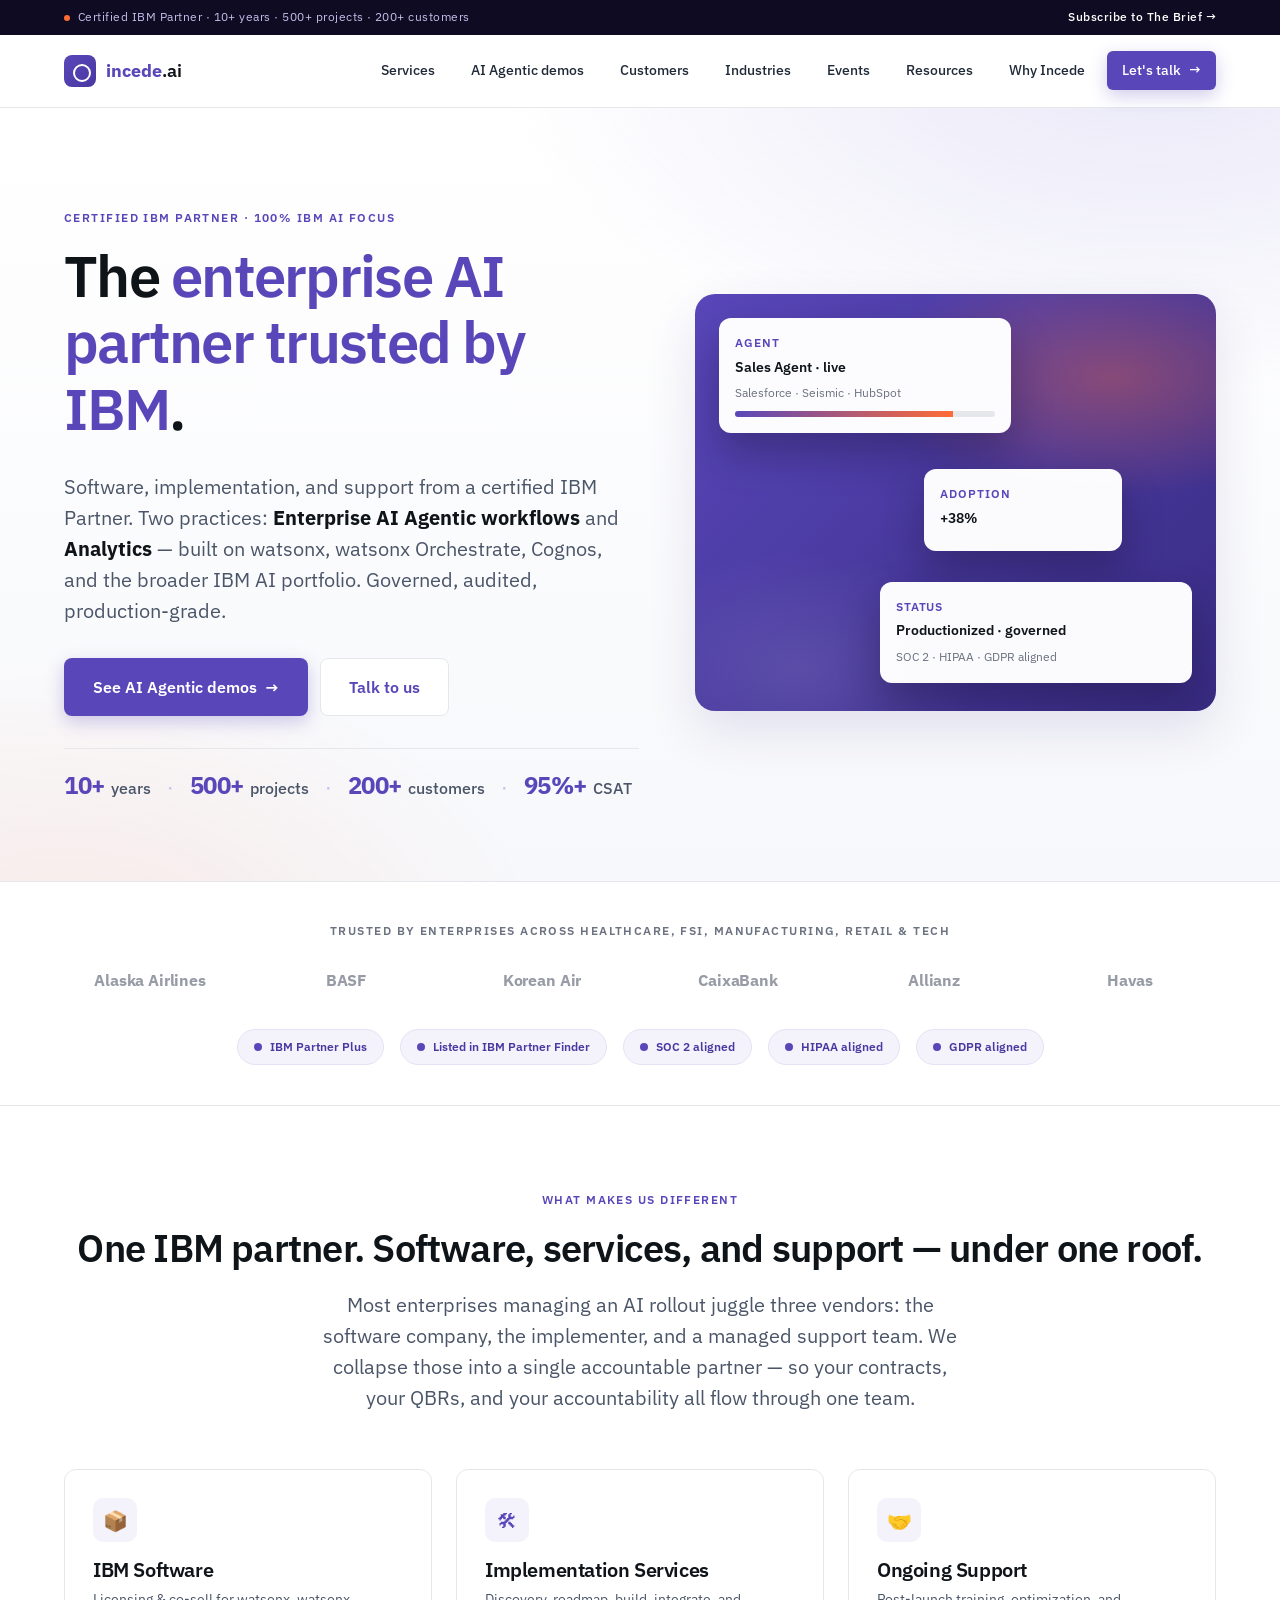
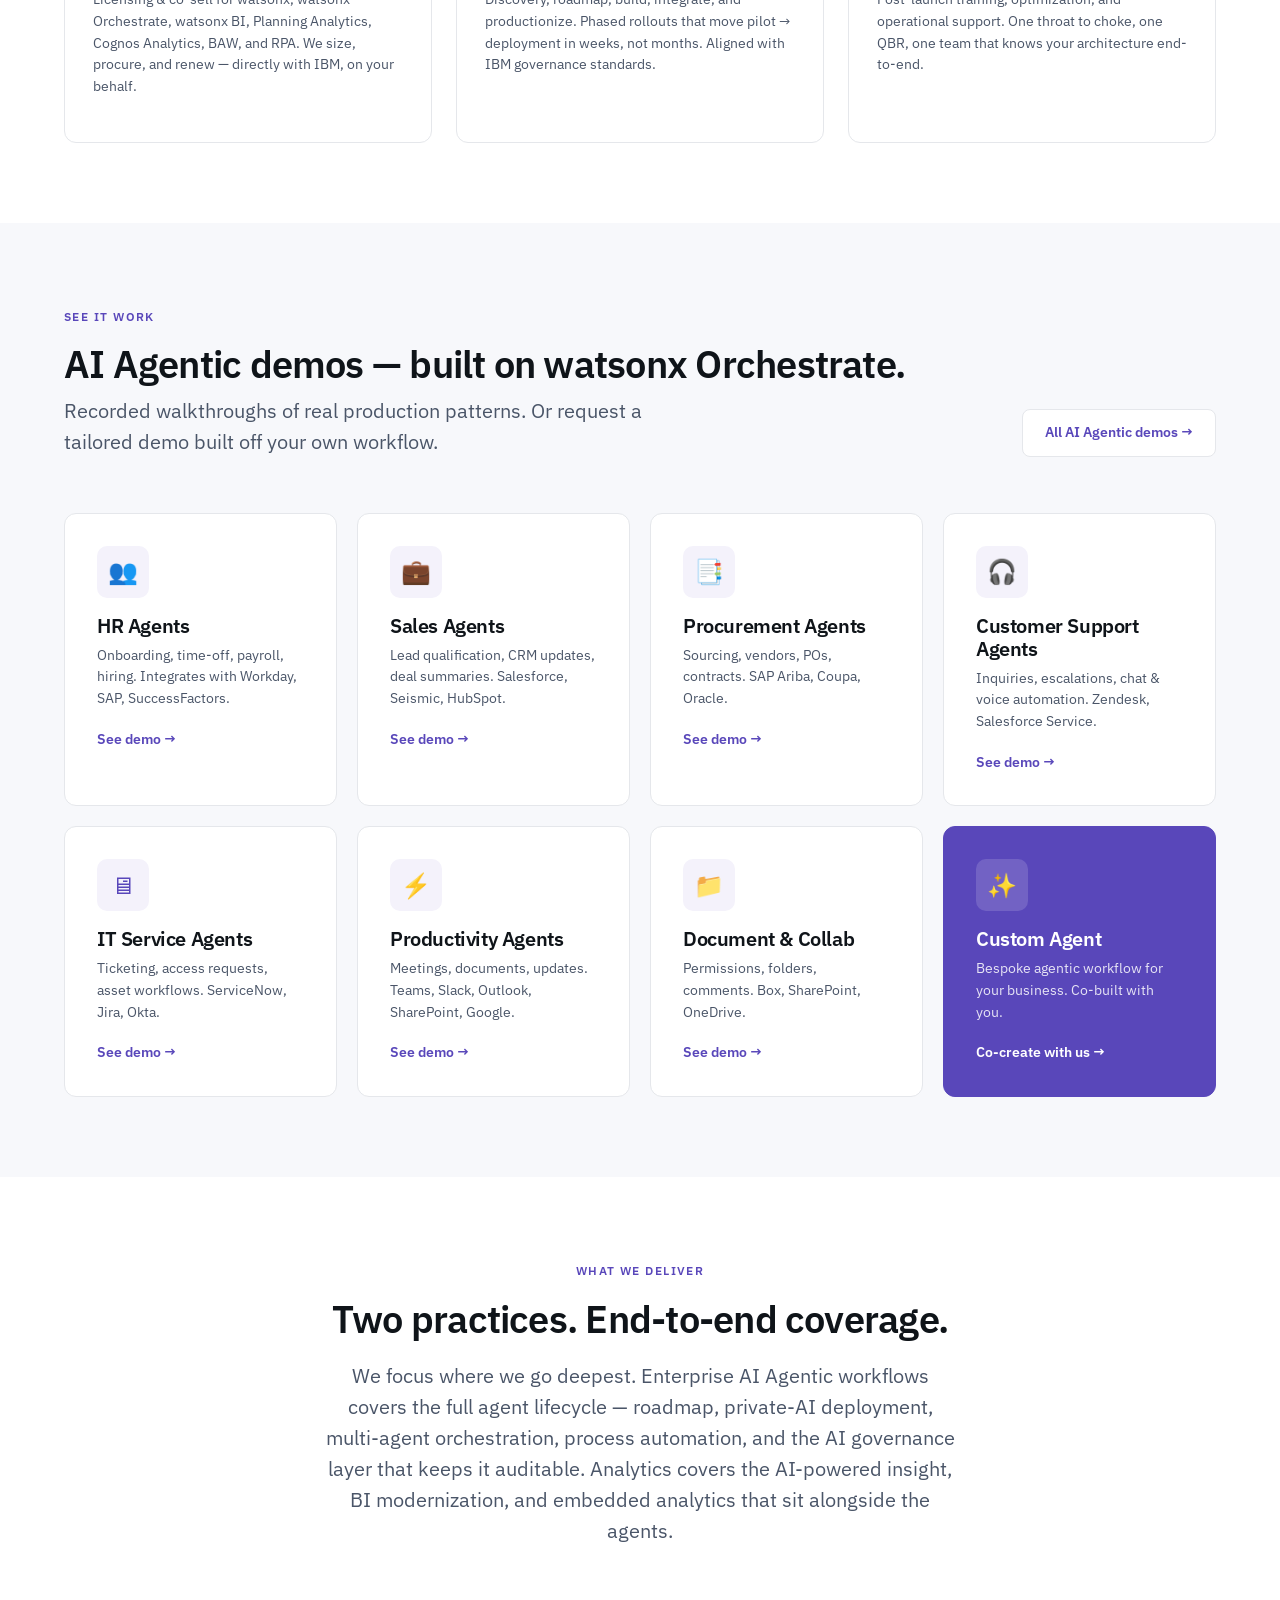
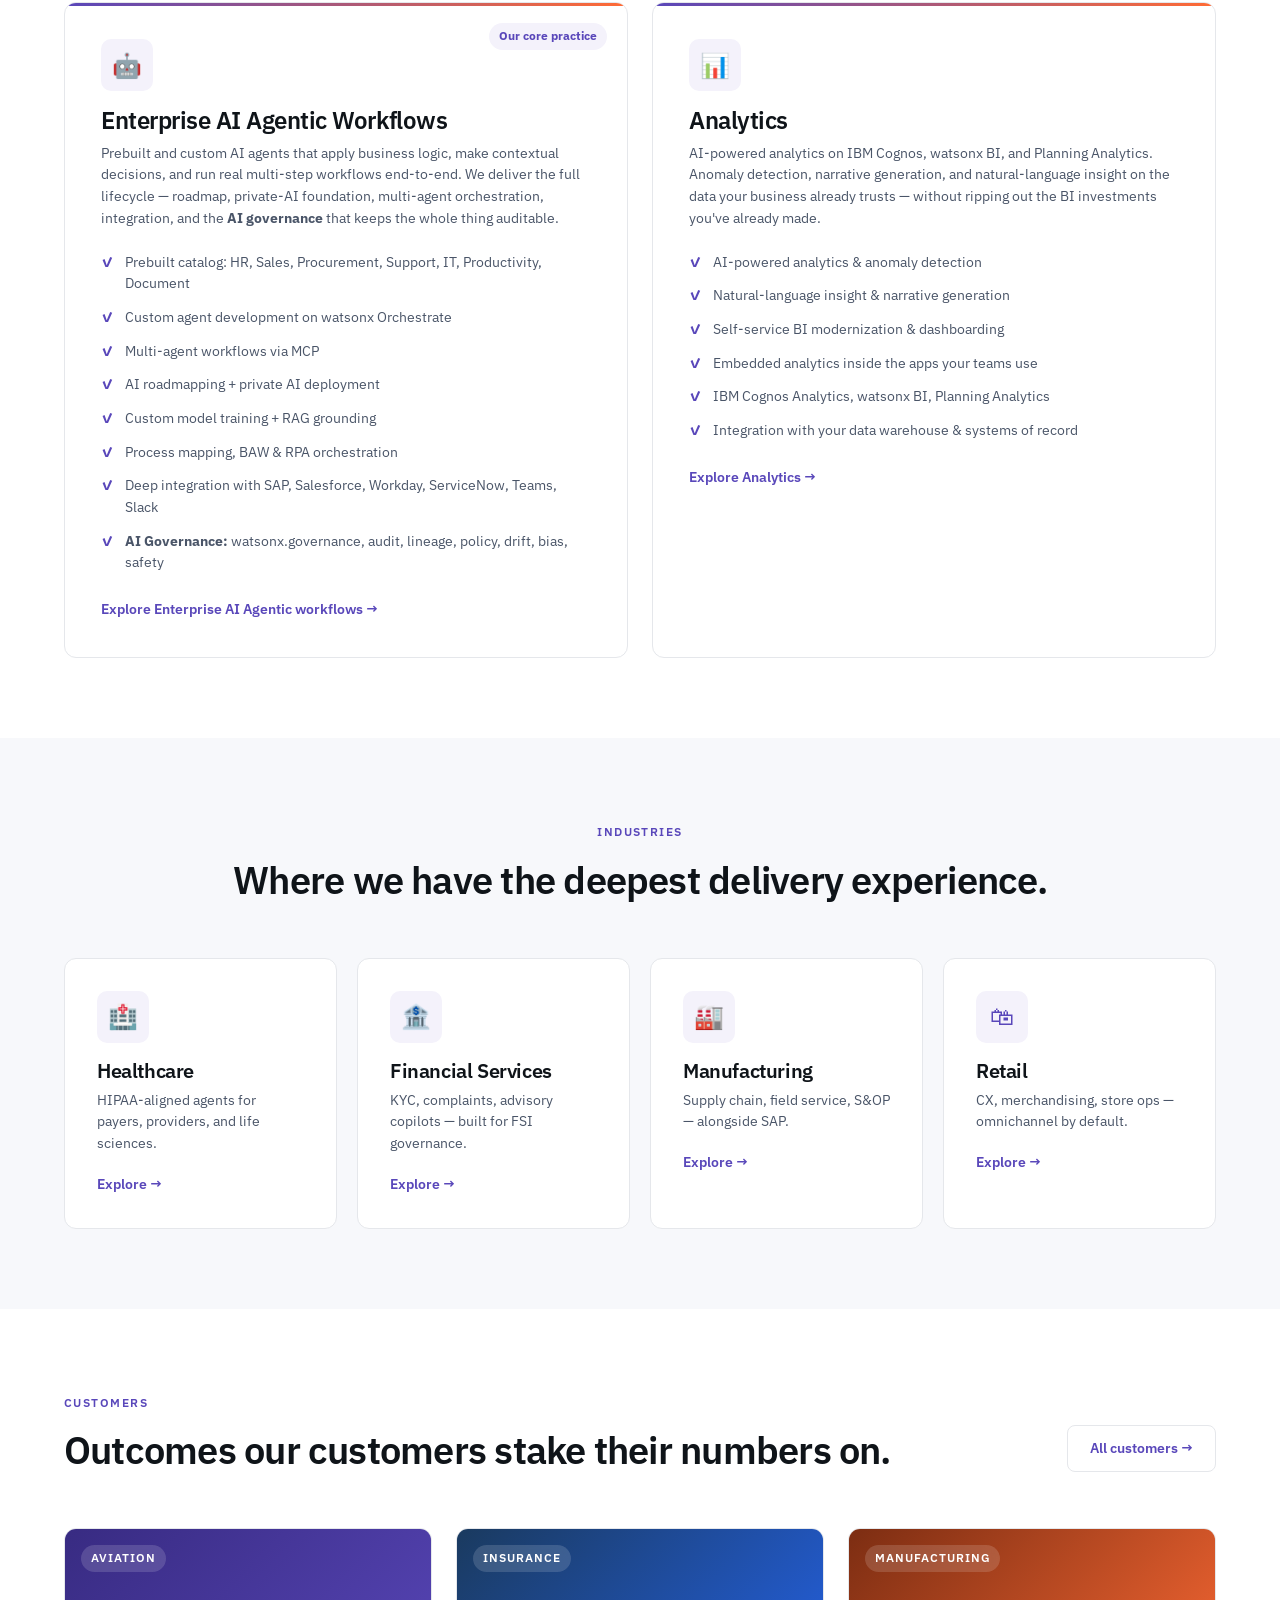
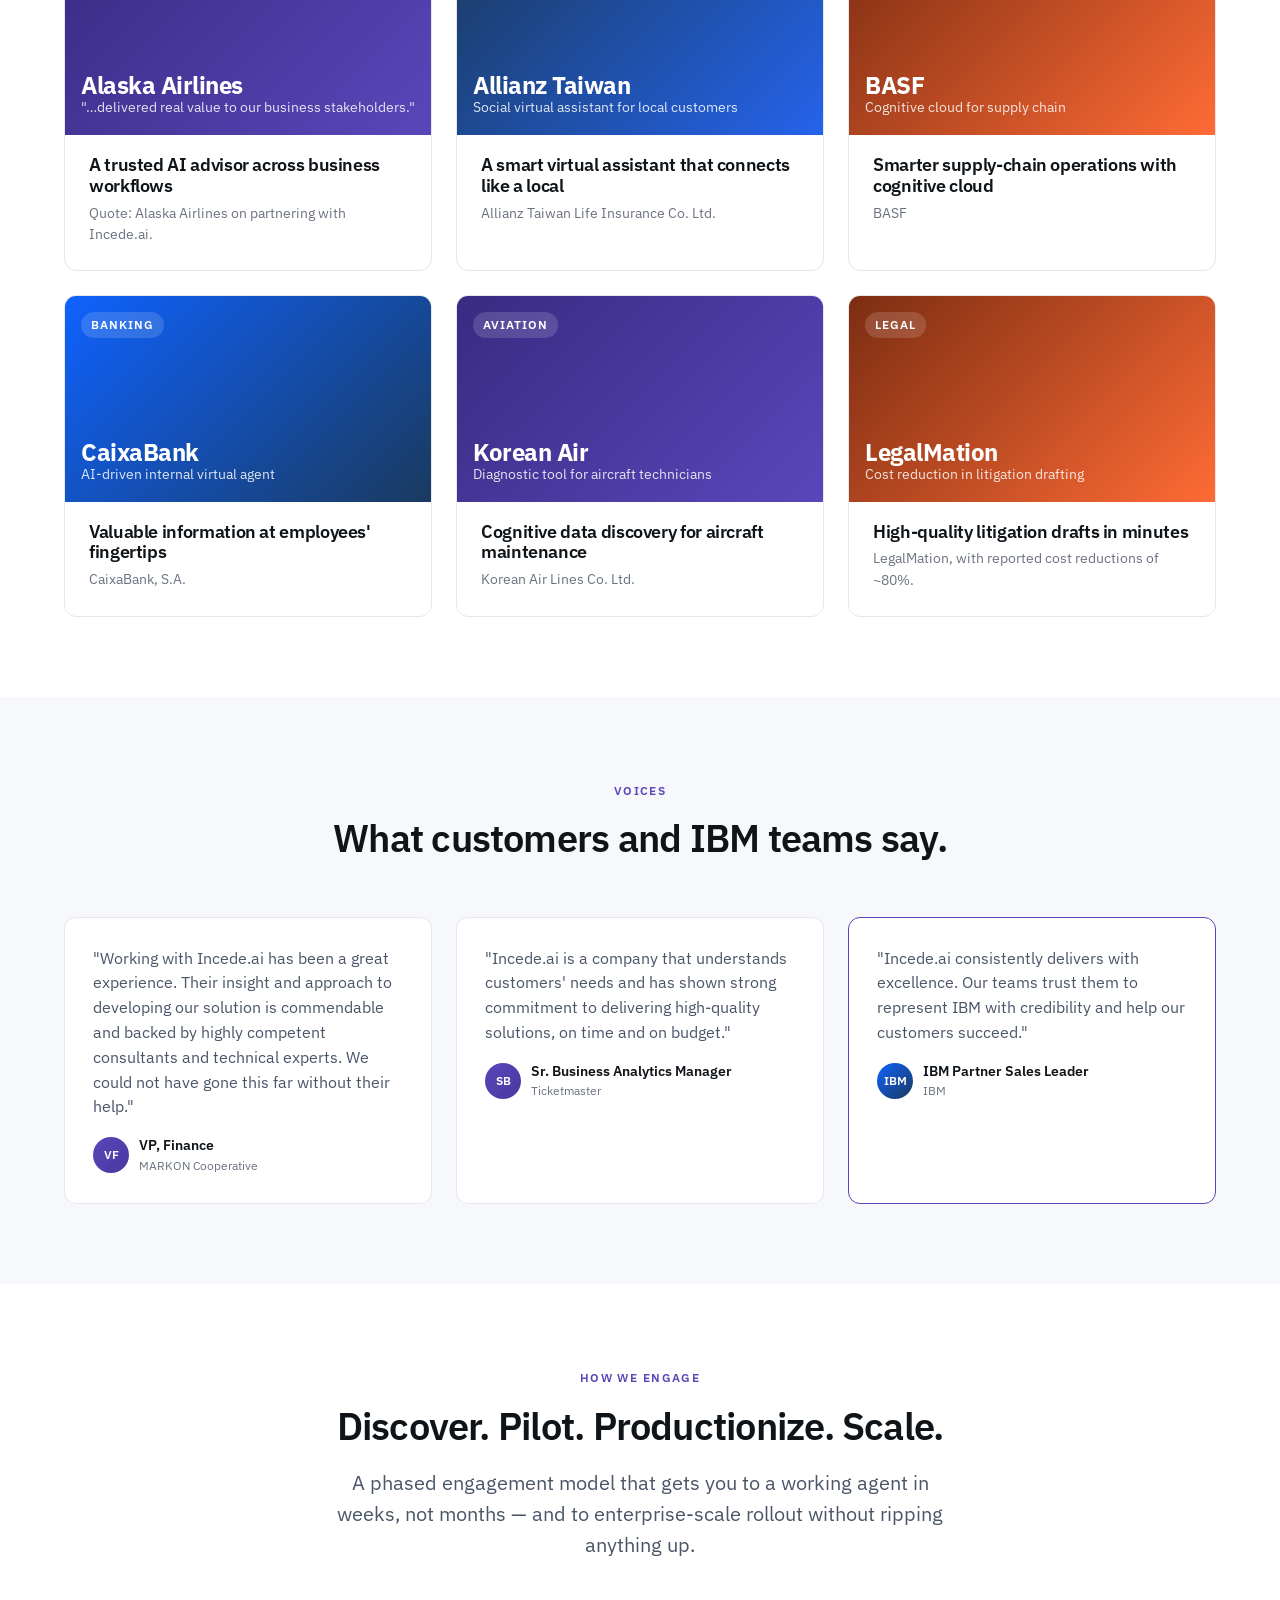
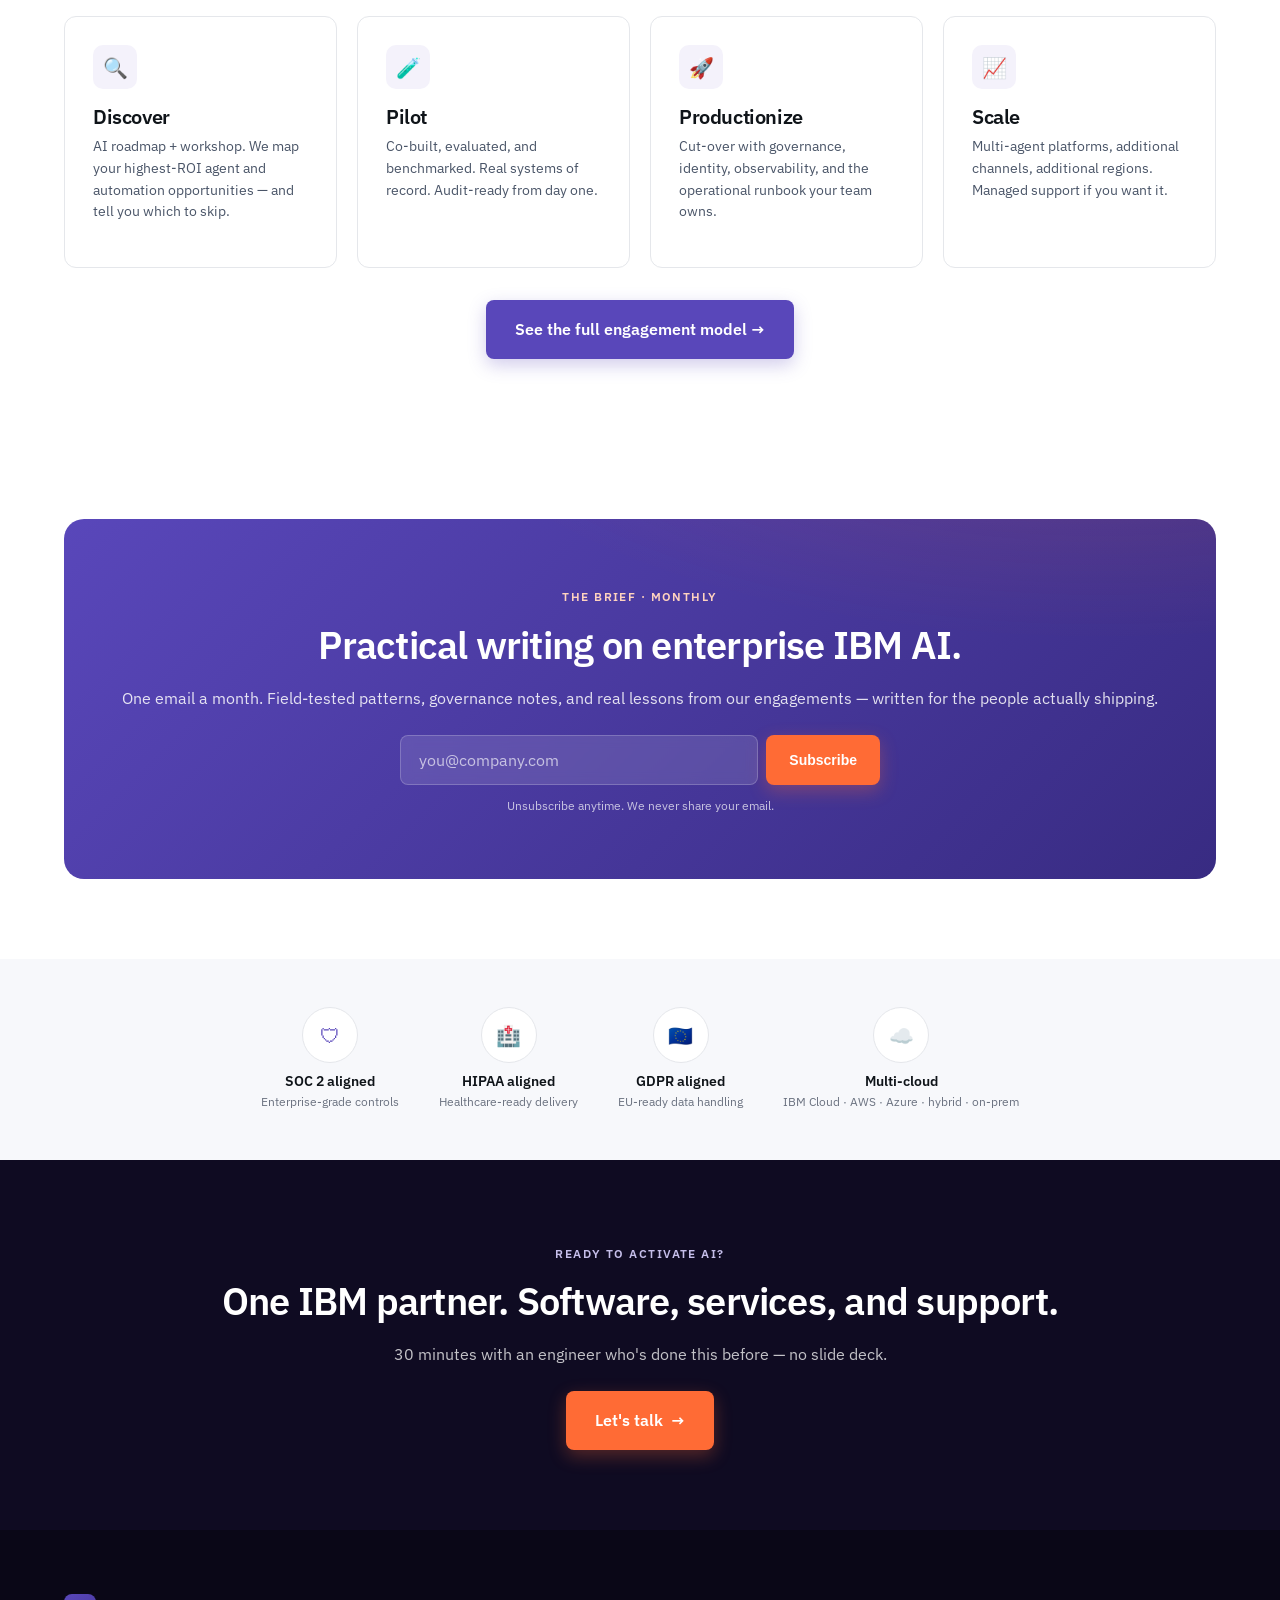
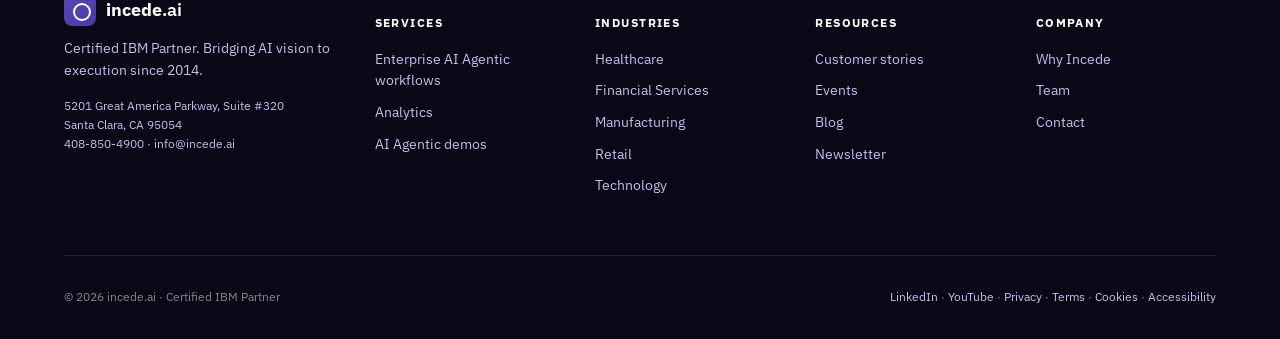
==== commit 4824f184: "Apply website changes from stakeholder review - Unify tagline to 'The enterprise AI partner trusted " ====
--- a/index.html
+++ b/index.html
@@ -50,7 +50,7 @@
     <div class="hero-grid">
       <div>
         <span class="eyebrow">Certified IBM Partner · 100% IBM AI focus</span>
-        <h1>Bridge AI vision to execution — with <span class="accent">one accountable IBM AI partner</span>.</h1>
+        <h1>The <span class="accent">enterprise AI partner trusted by IBM</span>.</h1>
         <p class="lede">Software, implementation, and support from a certified IBM Partner. Two practices: <strong style="color:var(--ink);">Enterprise AI Agentic workflows</strong> and <strong style="color:var(--ink);">Analytics</strong> — built on watsonx, watsonx Orchestrate, Cognos, and the broader IBM AI portfolio. Governed, audited, production-grade.</p>
         <div class="hero-ctas">
           <a class="btn btn-primary btn-lg" href="demos.html">See AI Agentic demos <span class="arr">→</span></a>
@@ -460,7 +460,7 @@
     </div>
     <div class="footer-bottom">
       <span>© 2026 incede.ai · Certified IBM Partner</span>
-      <span><a href="#">Privacy</a> · <a href="#">Terms</a> · <a href="#">Cookies</a> · <a href="#">Accessibility</a></span>
+      <span><a href="https://www.linkedin.com/company/incede-ai/" target="_blank" rel="noopener">LinkedIn</a> · <a href="https://www.youtube.com/@incedeai" target="_blank" rel="noopener">YouTube</a> · <a href="contact.html">Privacy</a> · <a href="contact.html">Terms</a> · <a href="contact.html">Cookies</a> · <a href="contact.html">Accessibility</a></span>
     </div>
   </div>
 </footer>
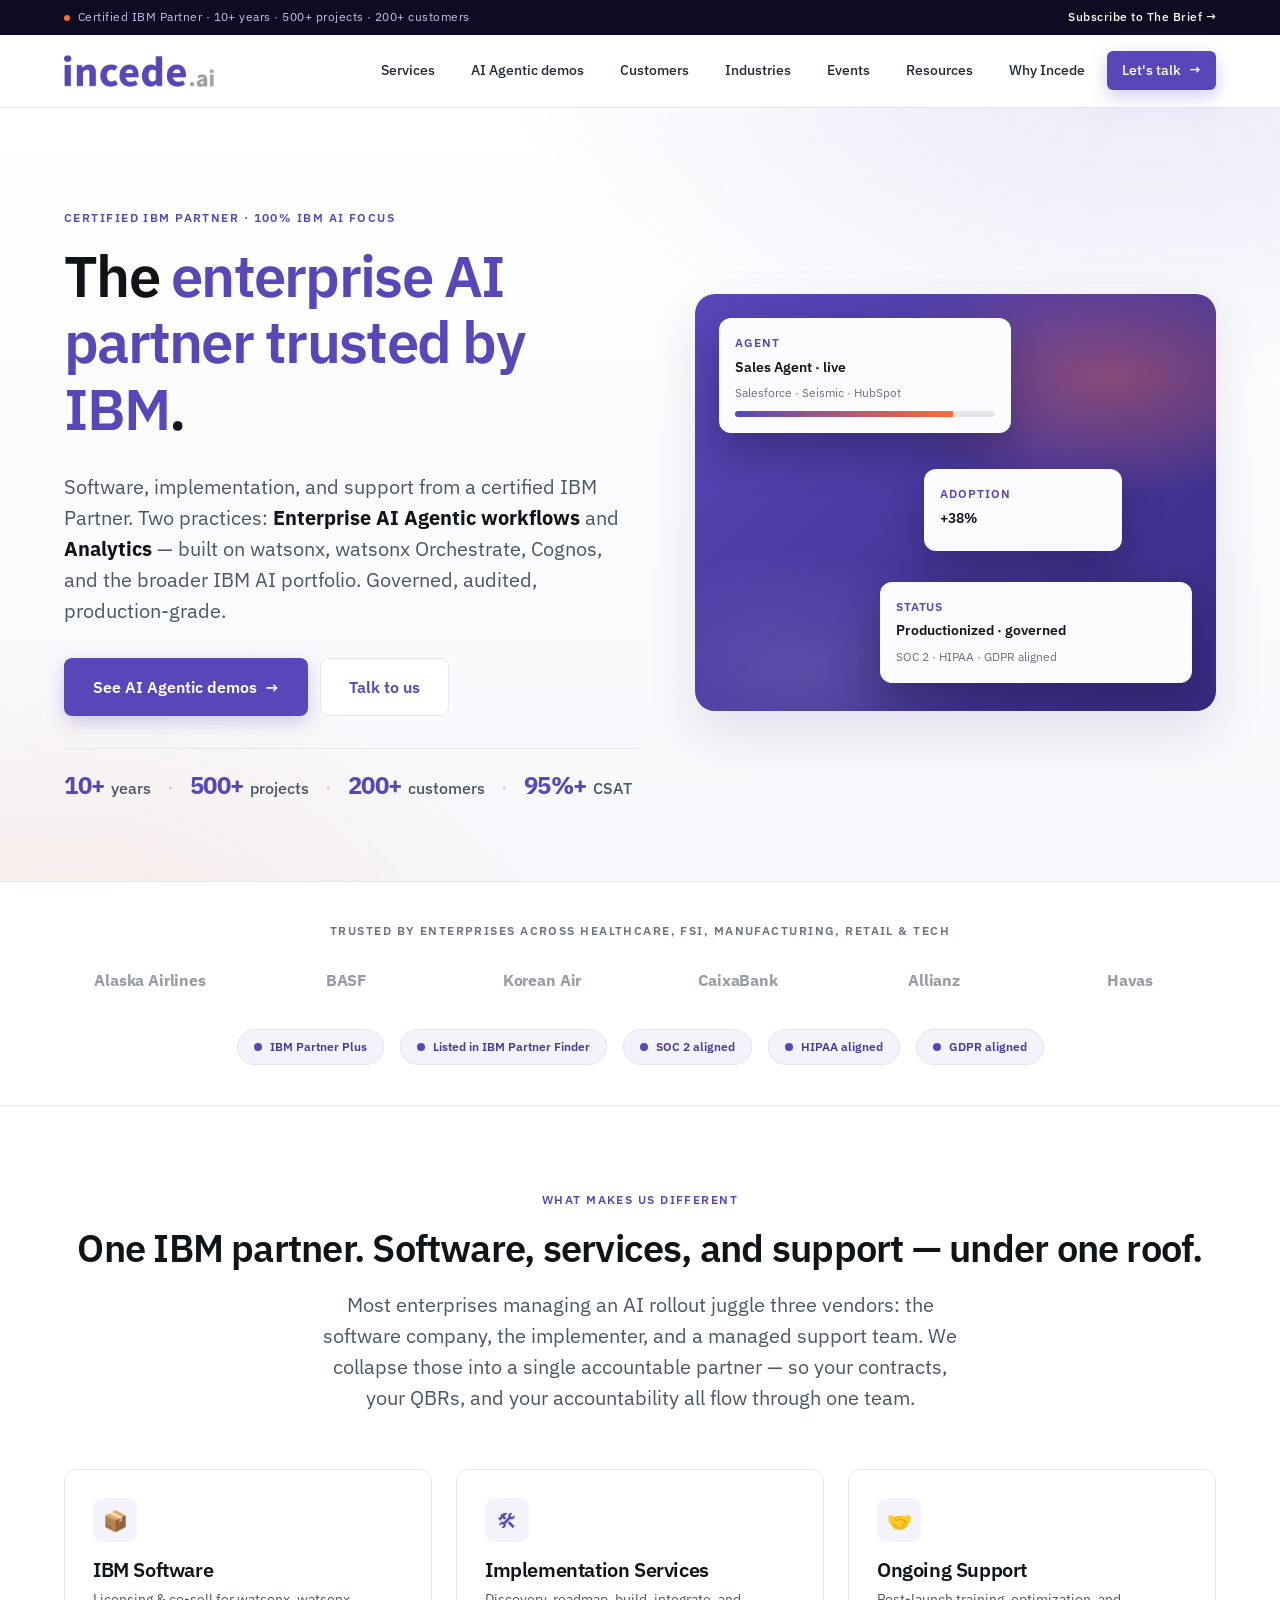
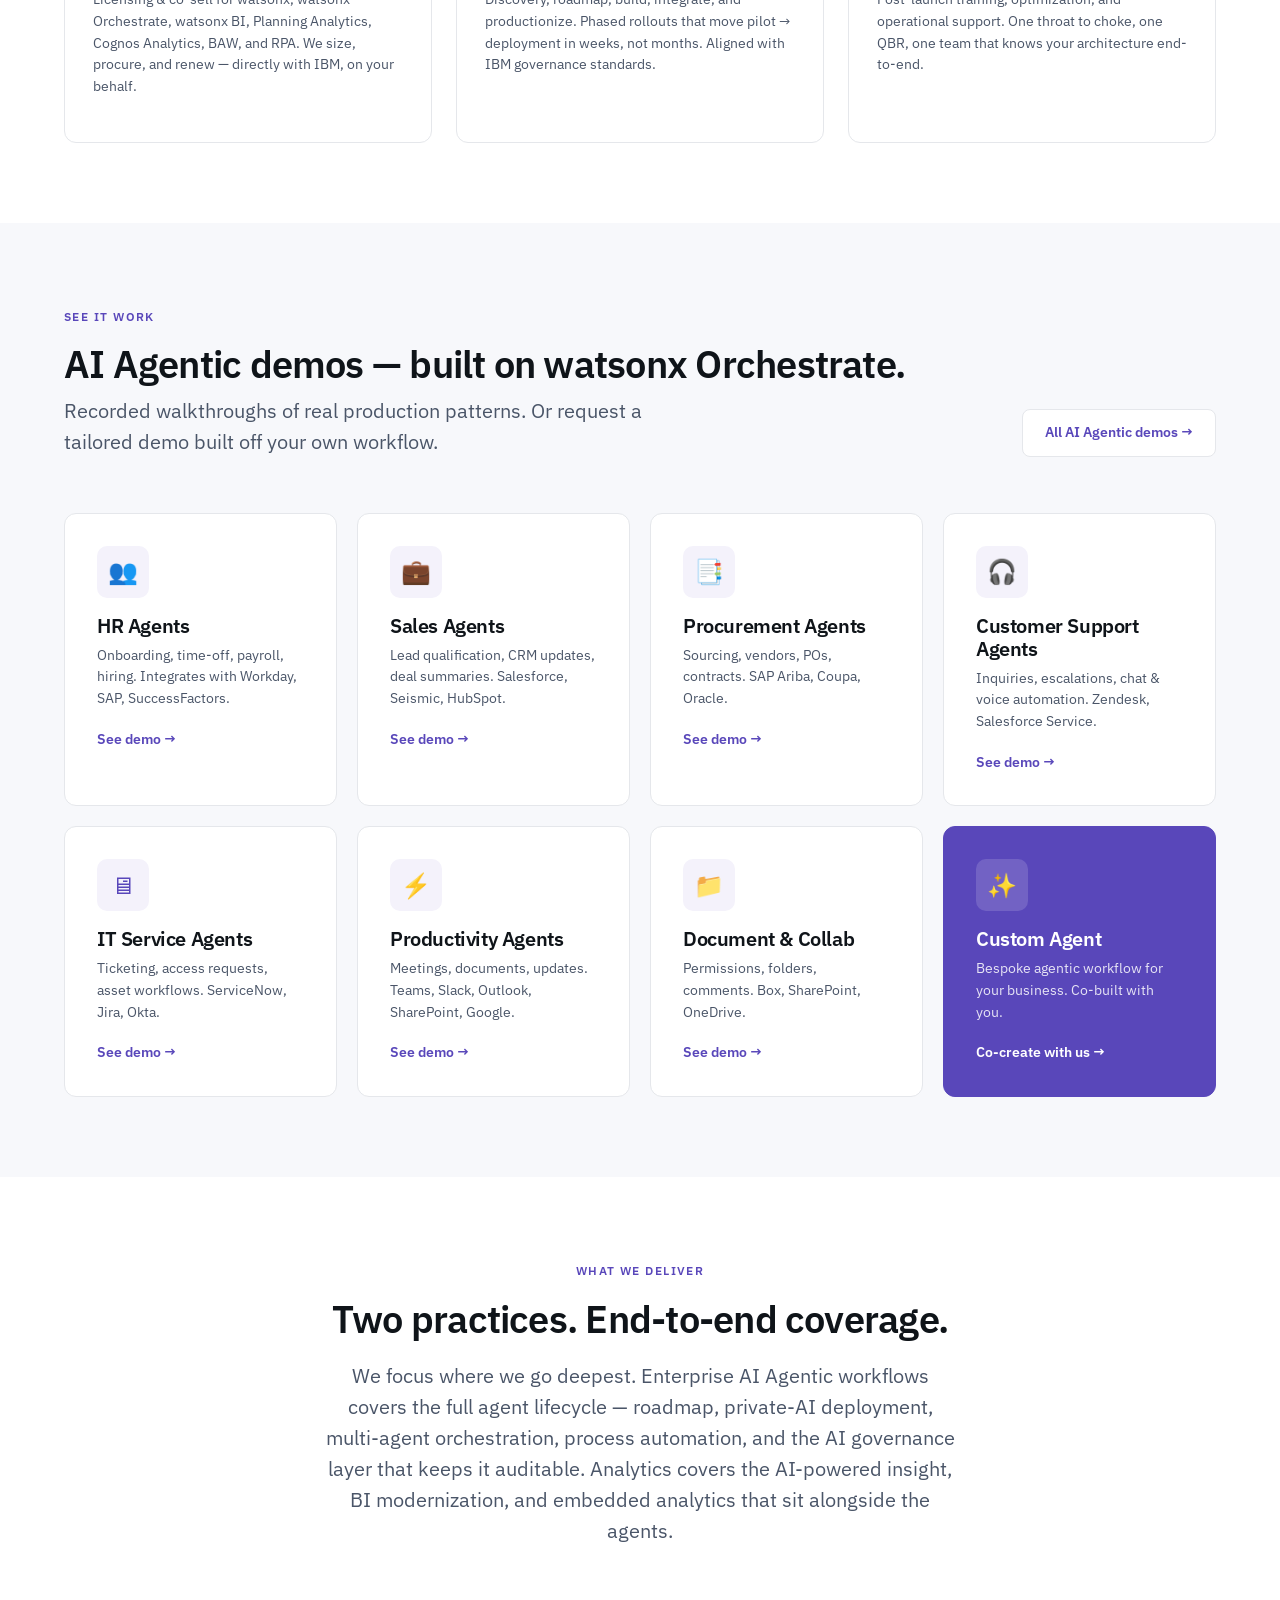
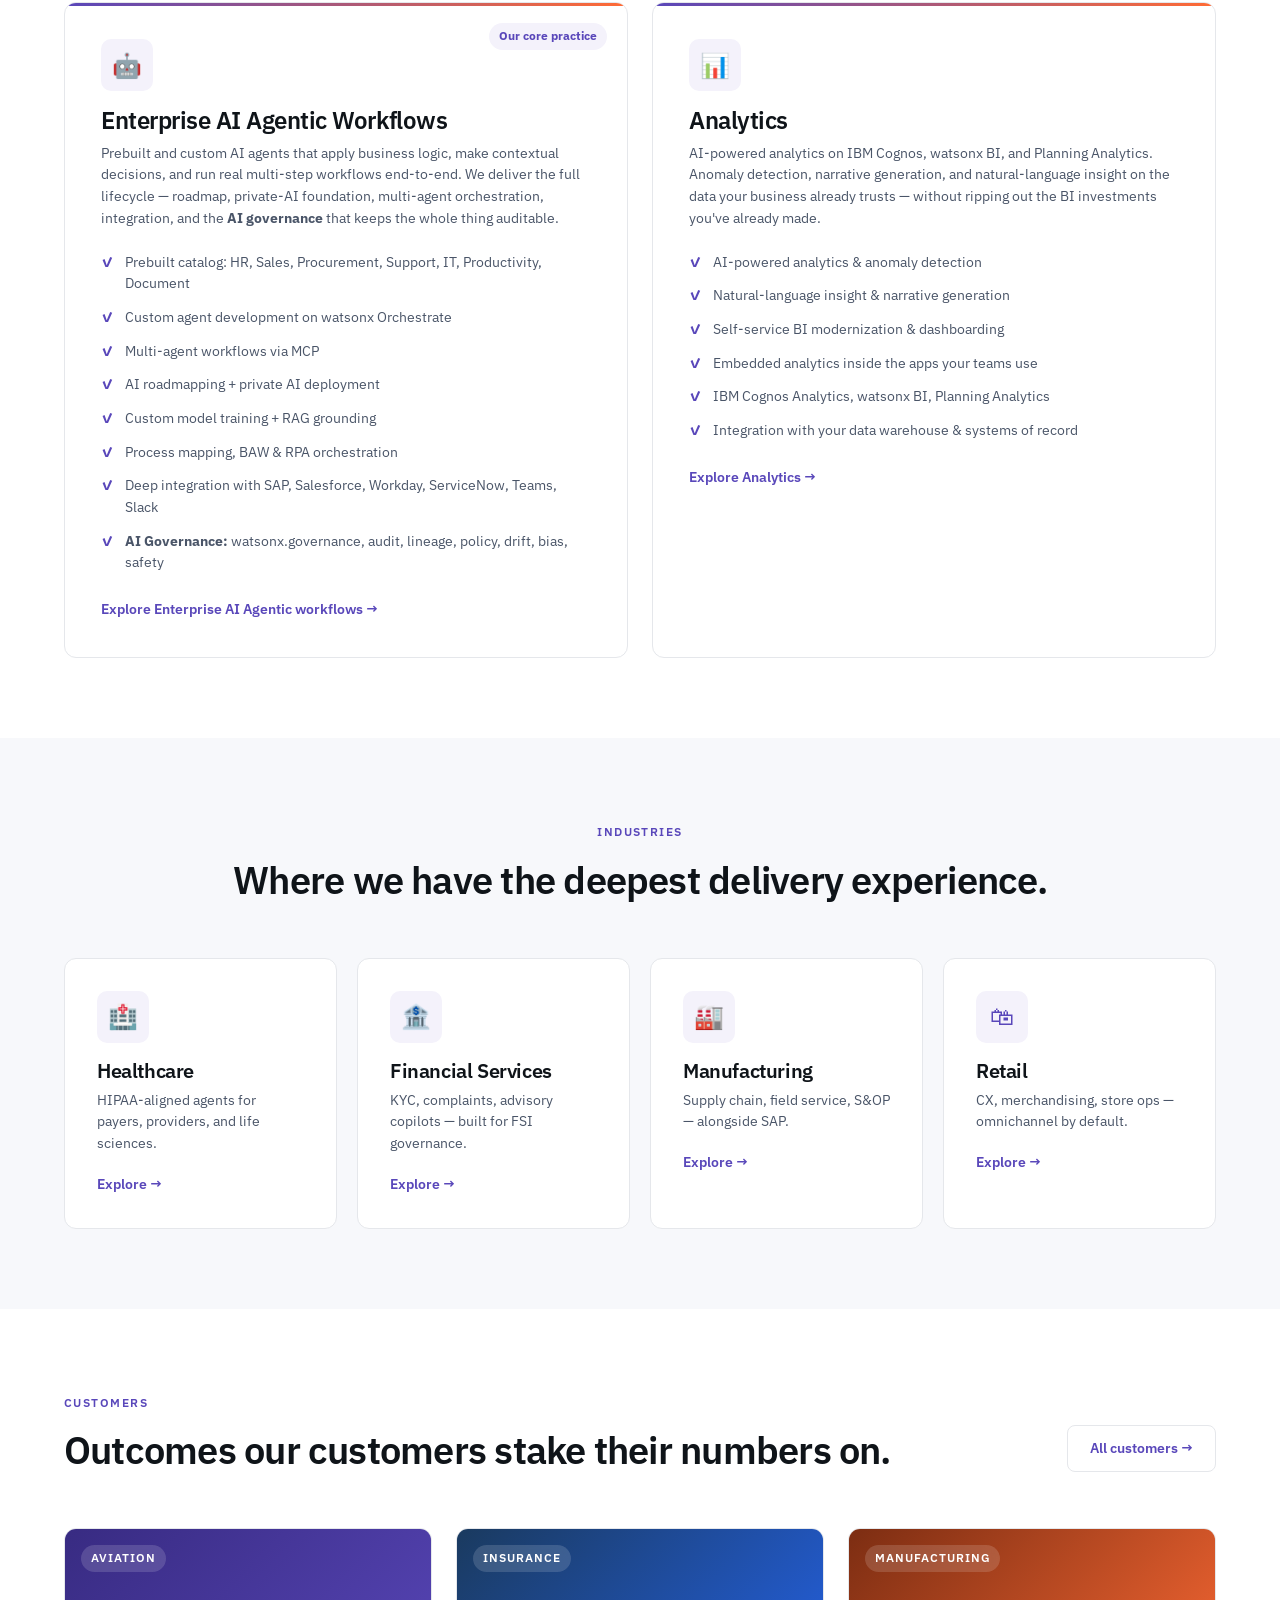
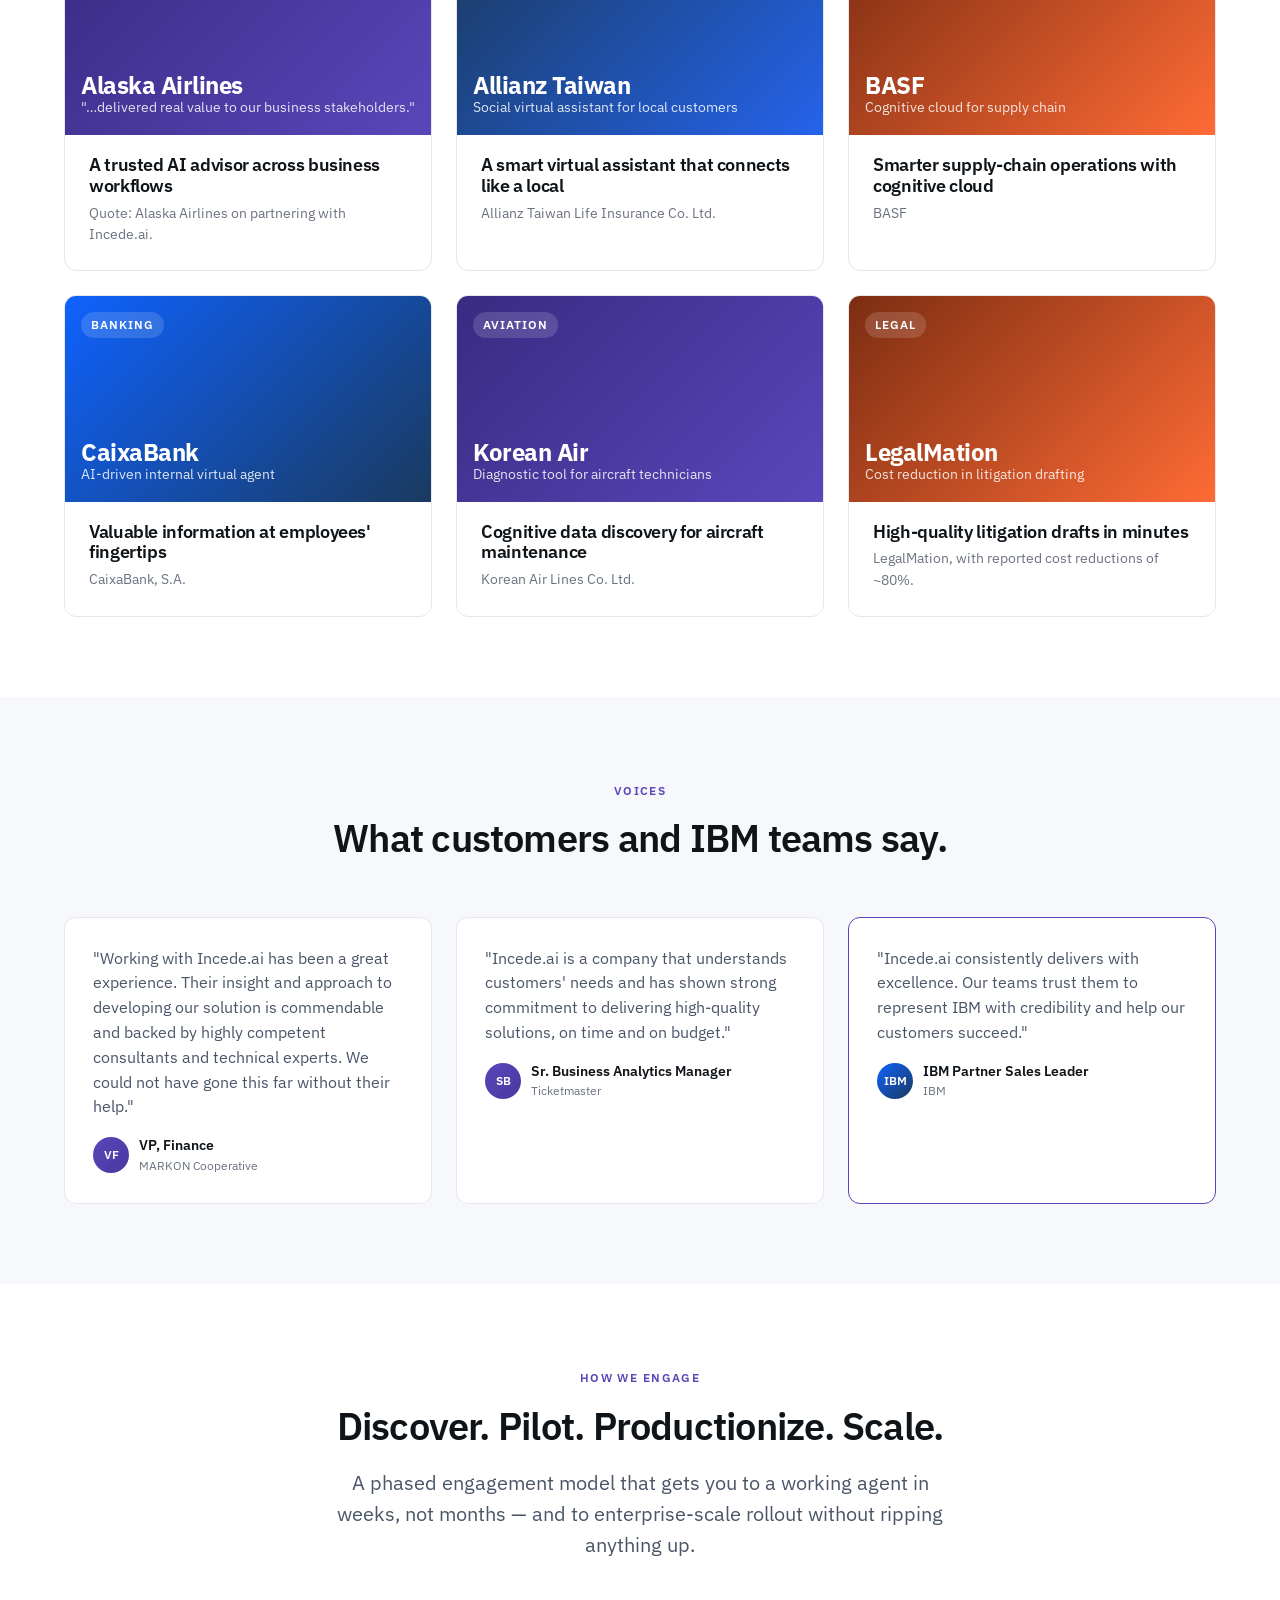
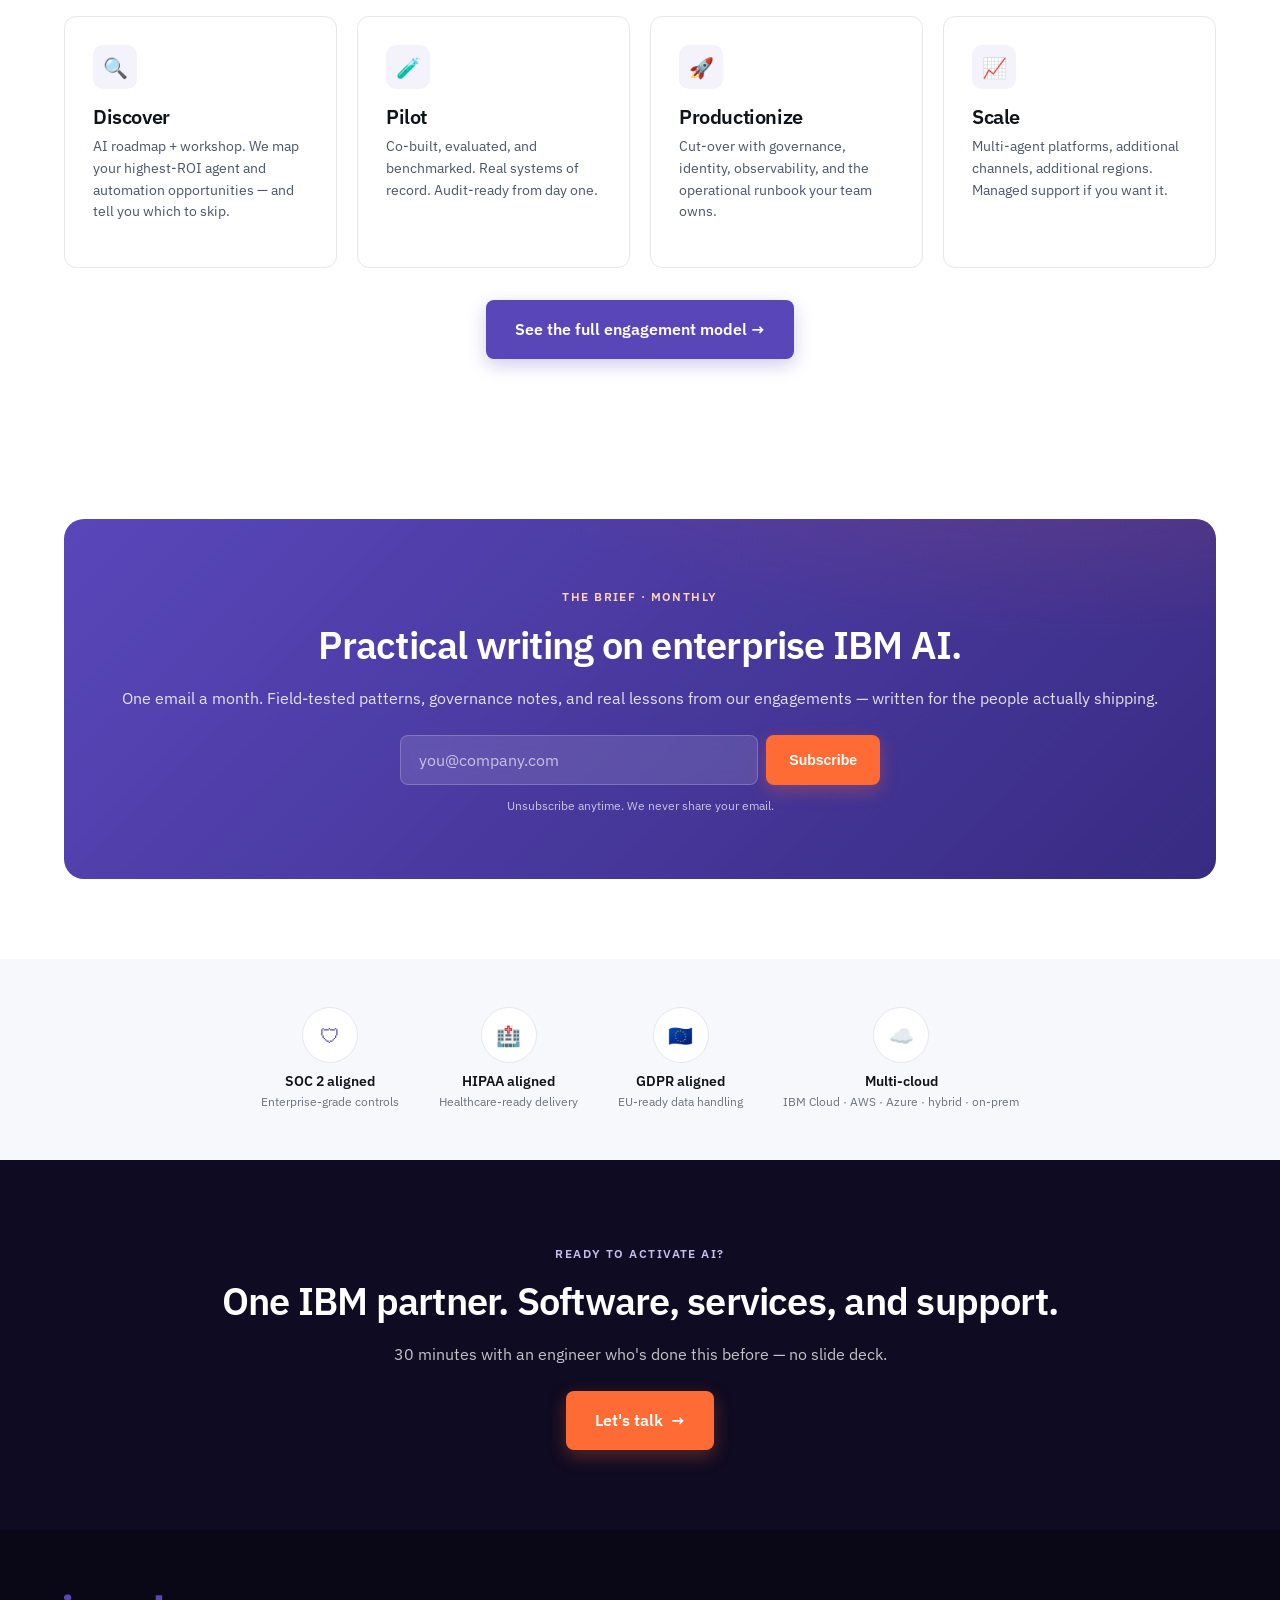
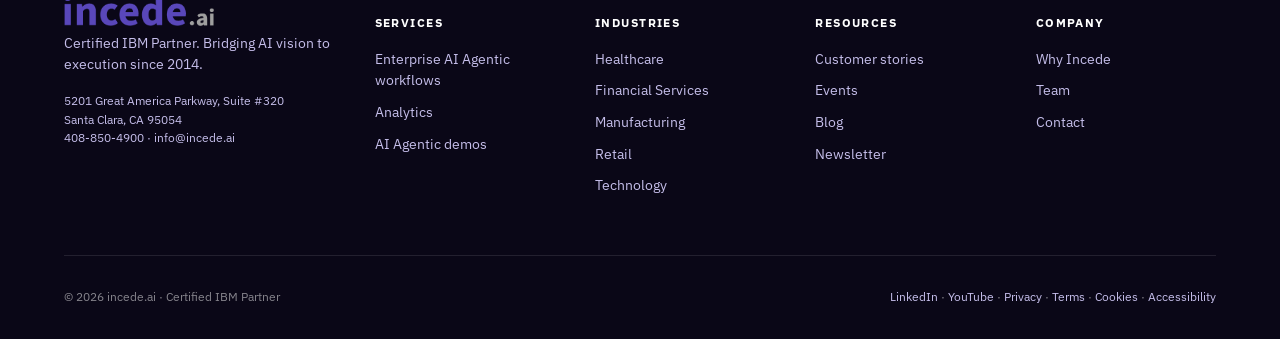
==== commit c392b124: "Add incede.ai logo to all pages - Copy logo to assets/images/incede-logo.png - Replace text-based br" ====
--- a/index.html
+++ b/index.html
@@ -26,8 +26,7 @@
 <header class="nav">
   <div class="container">
     <a href="index.html" class="brand" aria-label="incede.ai home">
-      <span class="brand-mark" aria-hidden="true"></span>
-      <span><strong>incede</strong>.ai</span>
+      <img src="assets/images/incede-logo.png" alt="incede.ai" style="height: 32px;">
     </a>
     <nav class="nav-links" aria-label="Primary">
       <a href="quick-start.html">Services</a>
@@ -414,7 +413,7 @@
   <div class="container">
     <div class="footer-grid">
       <div>
-        <div class="brand"><span class="brand-mark"></span><span><strong style="color:#fff;">incede</strong>.ai</span></div>
+        <img src="assets/images/incede-logo.png" alt="incede.ai" style="height: 32px;">
         <p style="color:#C5BEEA; max-width: 280px;">Certified IBM Partner. Bridging AI vision to execution since 2014.</p>
         <p style="color:#C5BEEA; font-size:var(--fs-xs); margin-top: 16px;">
           5201 Great America Parkway, Suite #320<br>
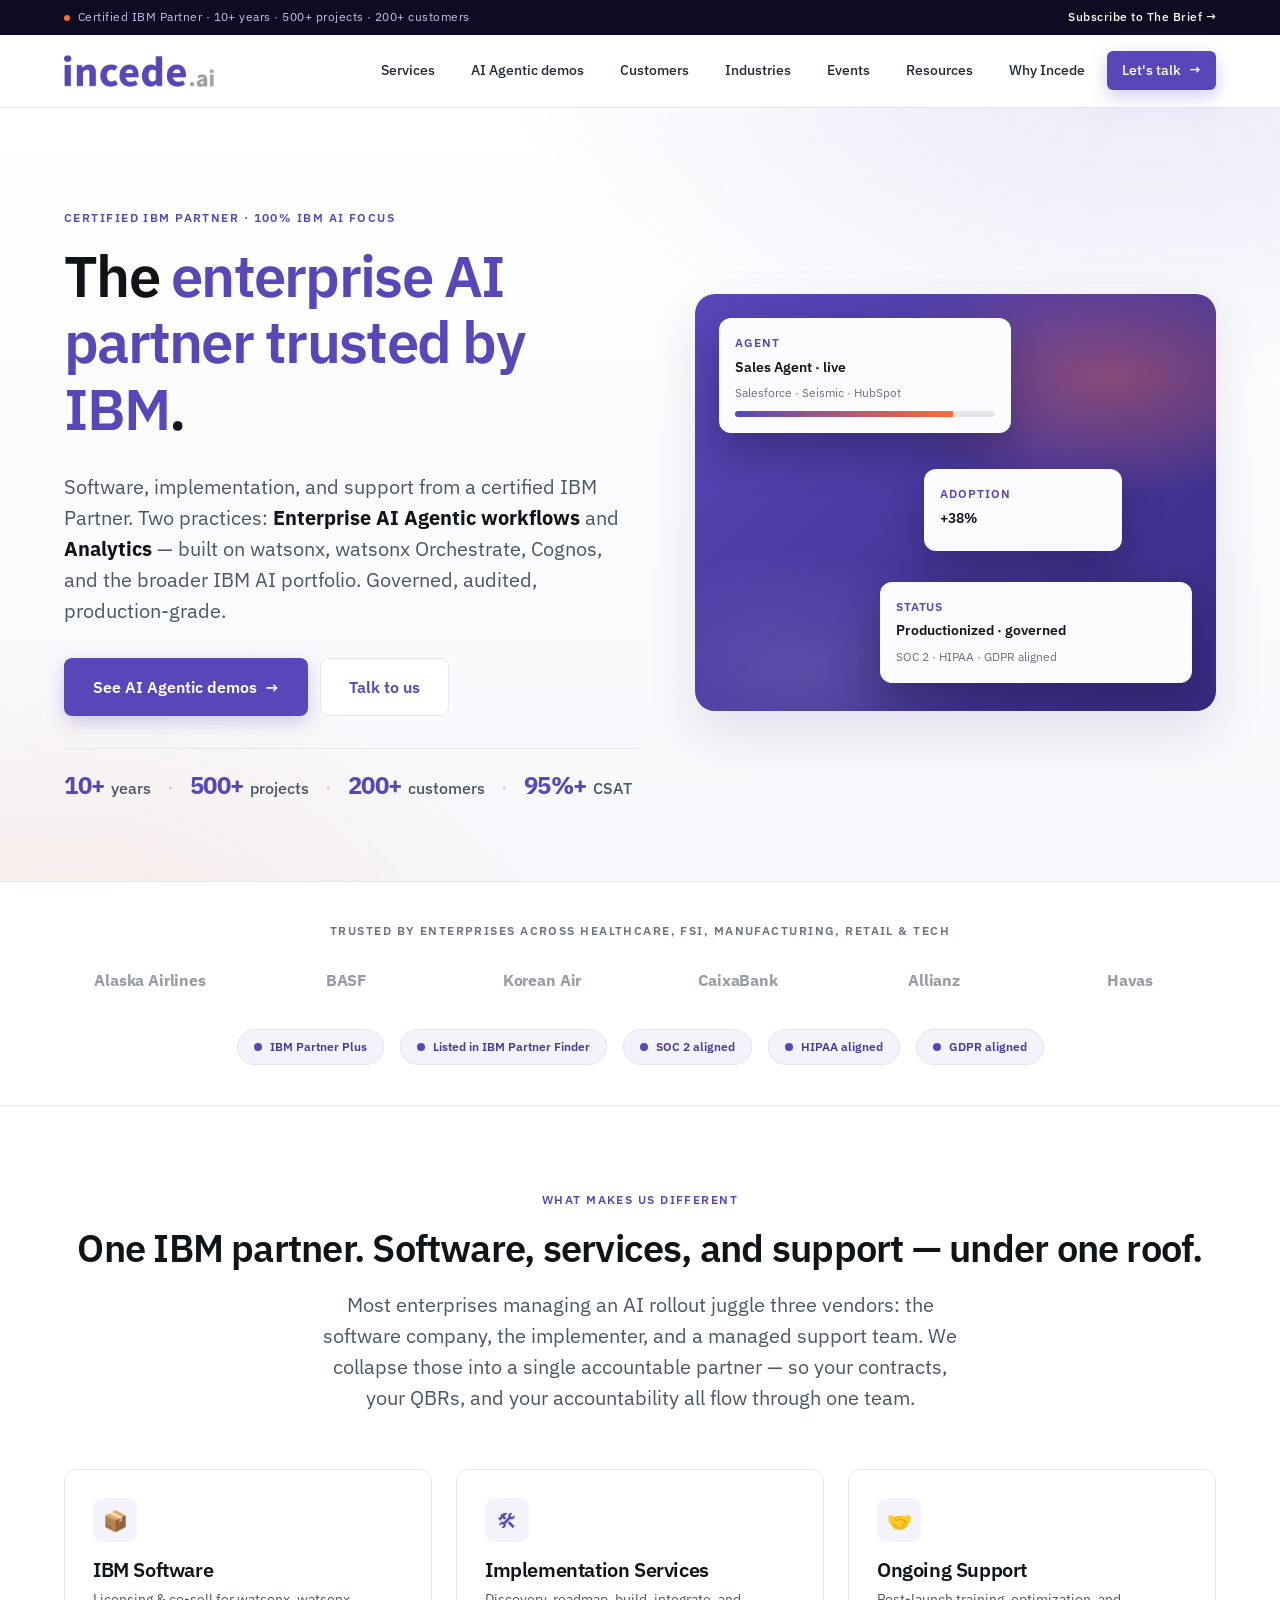
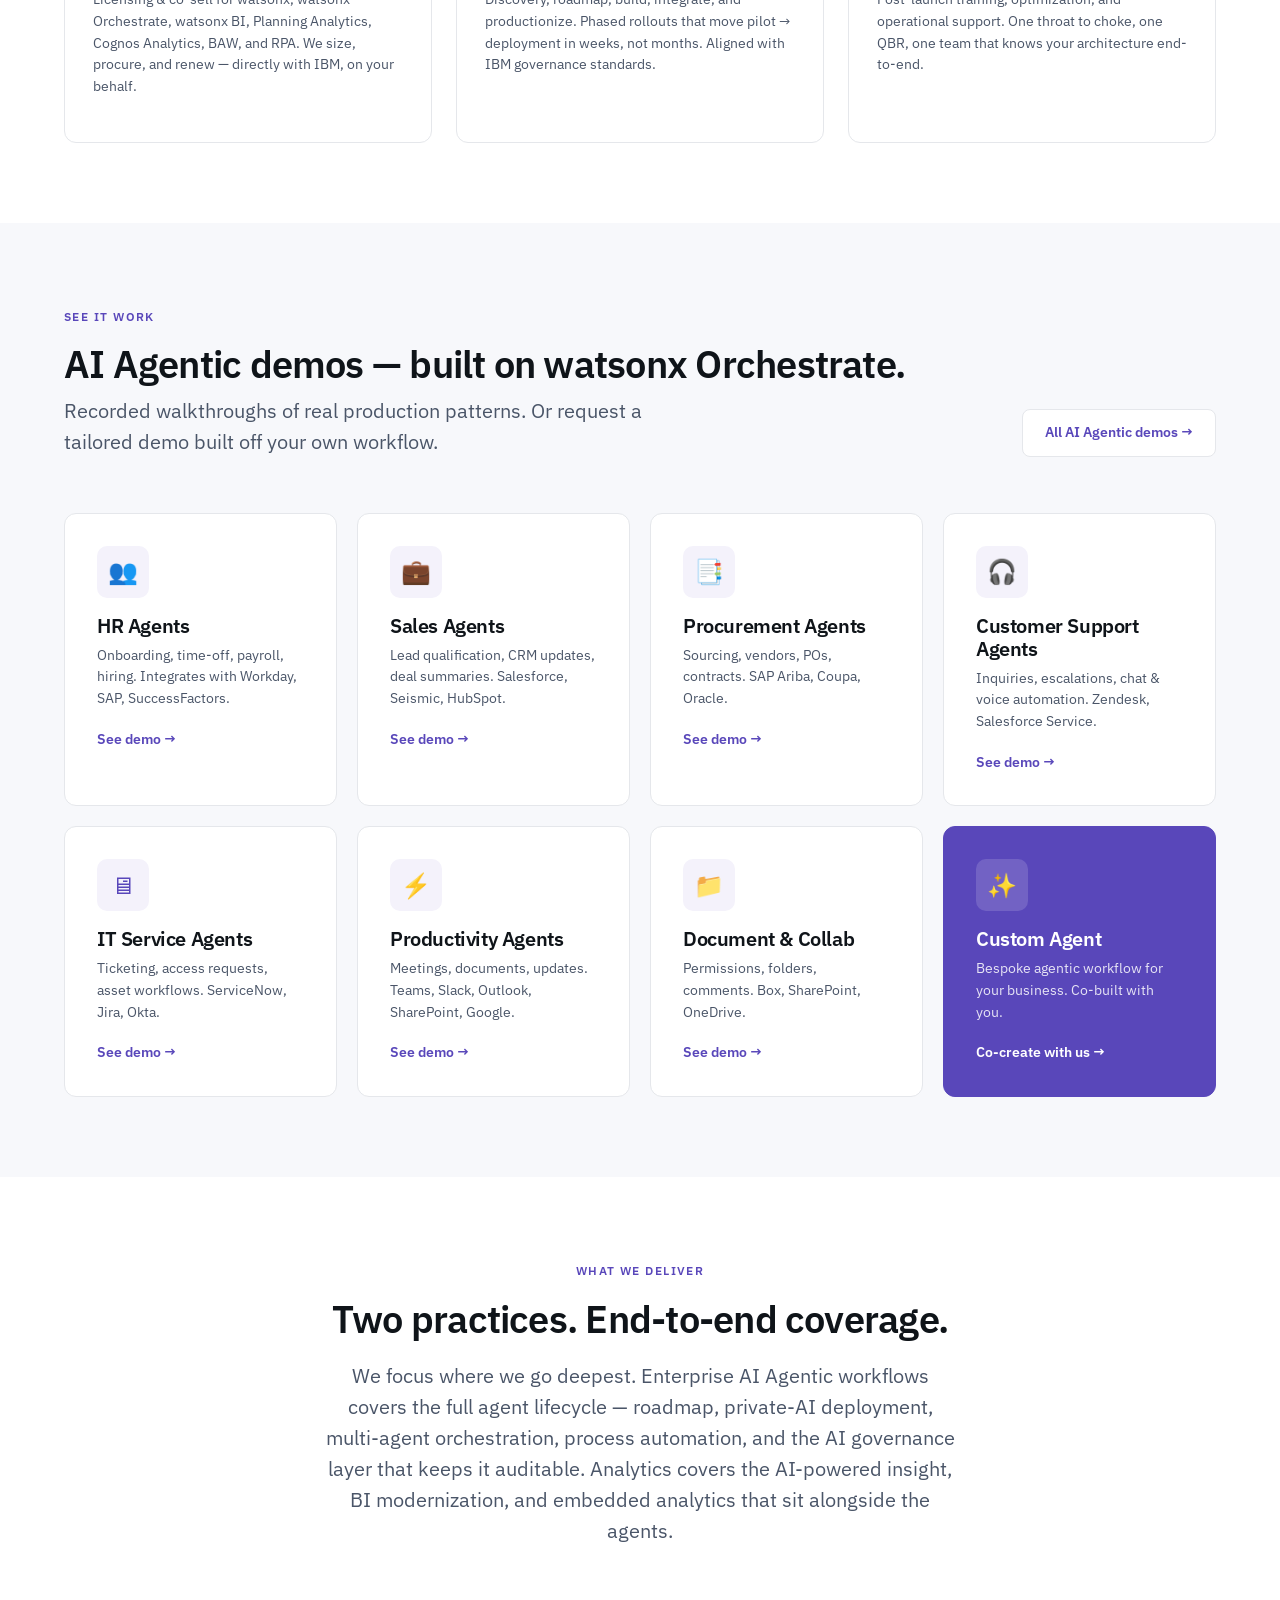
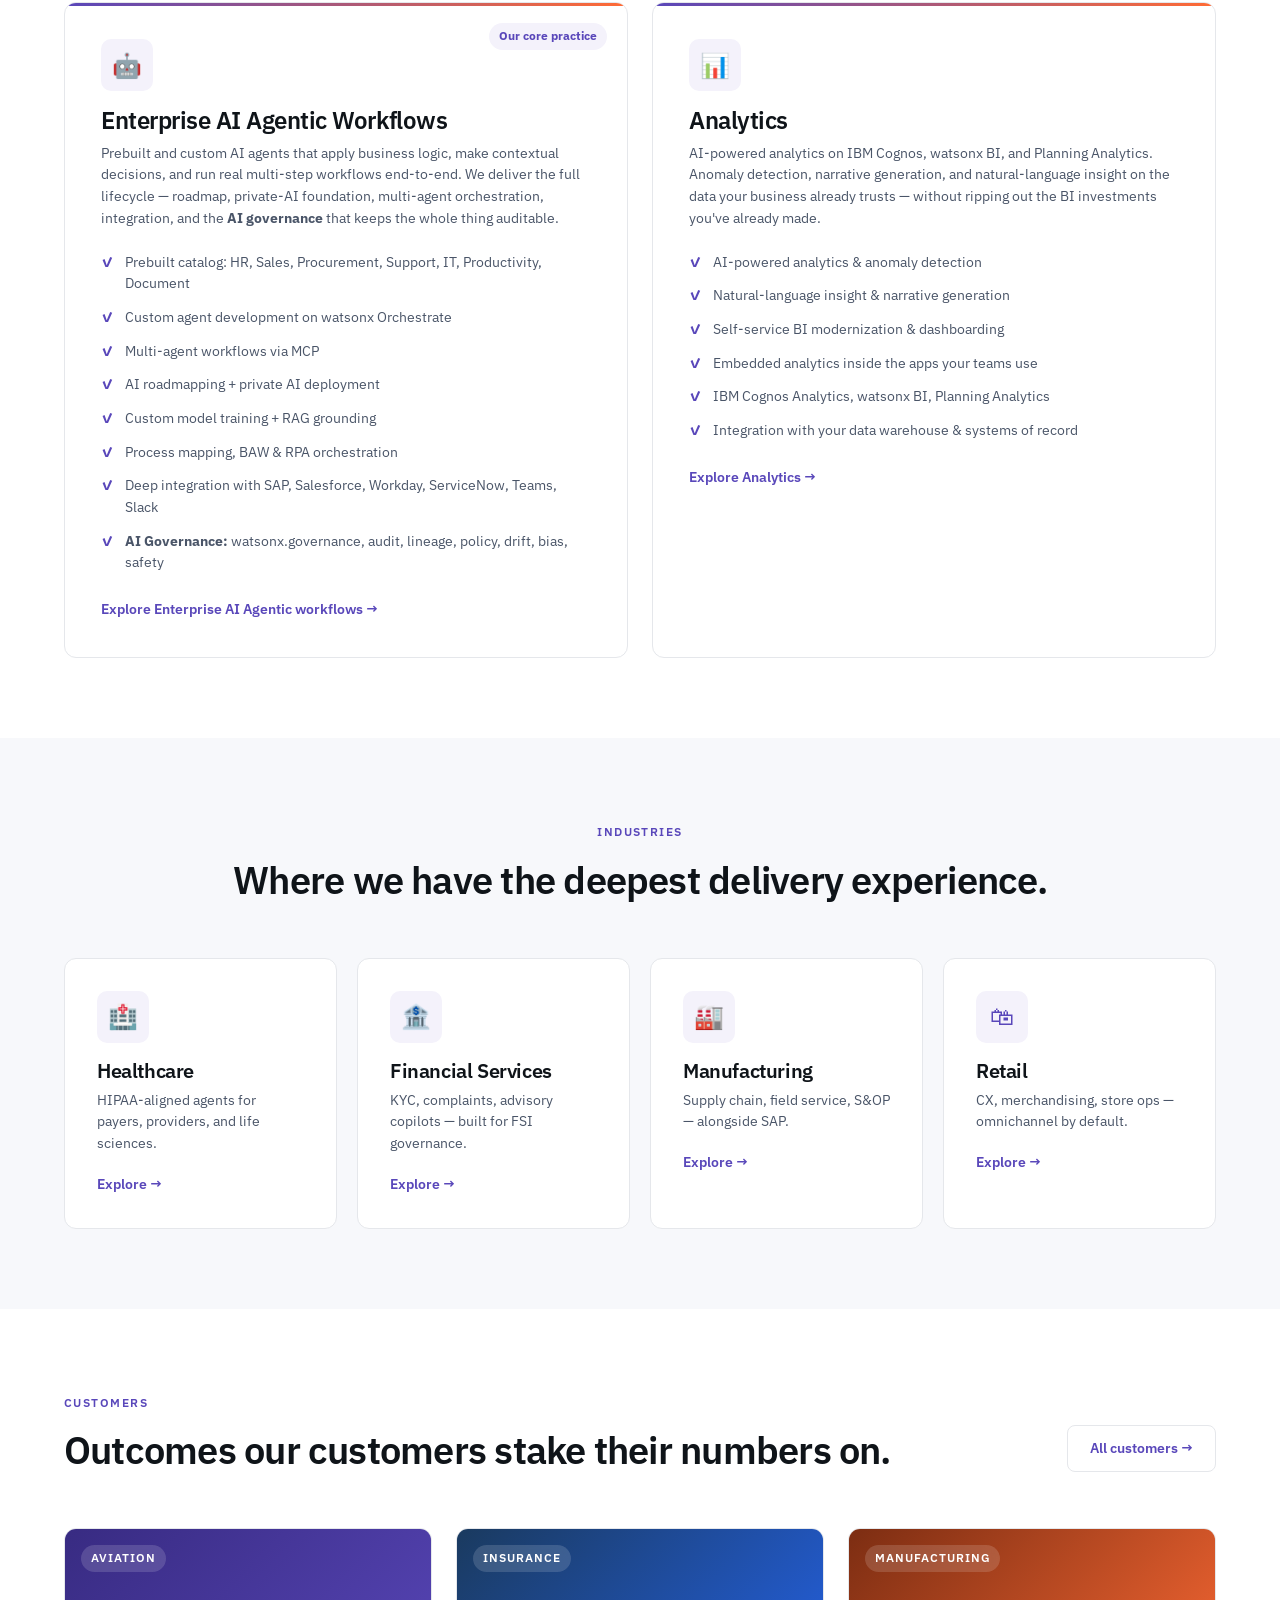
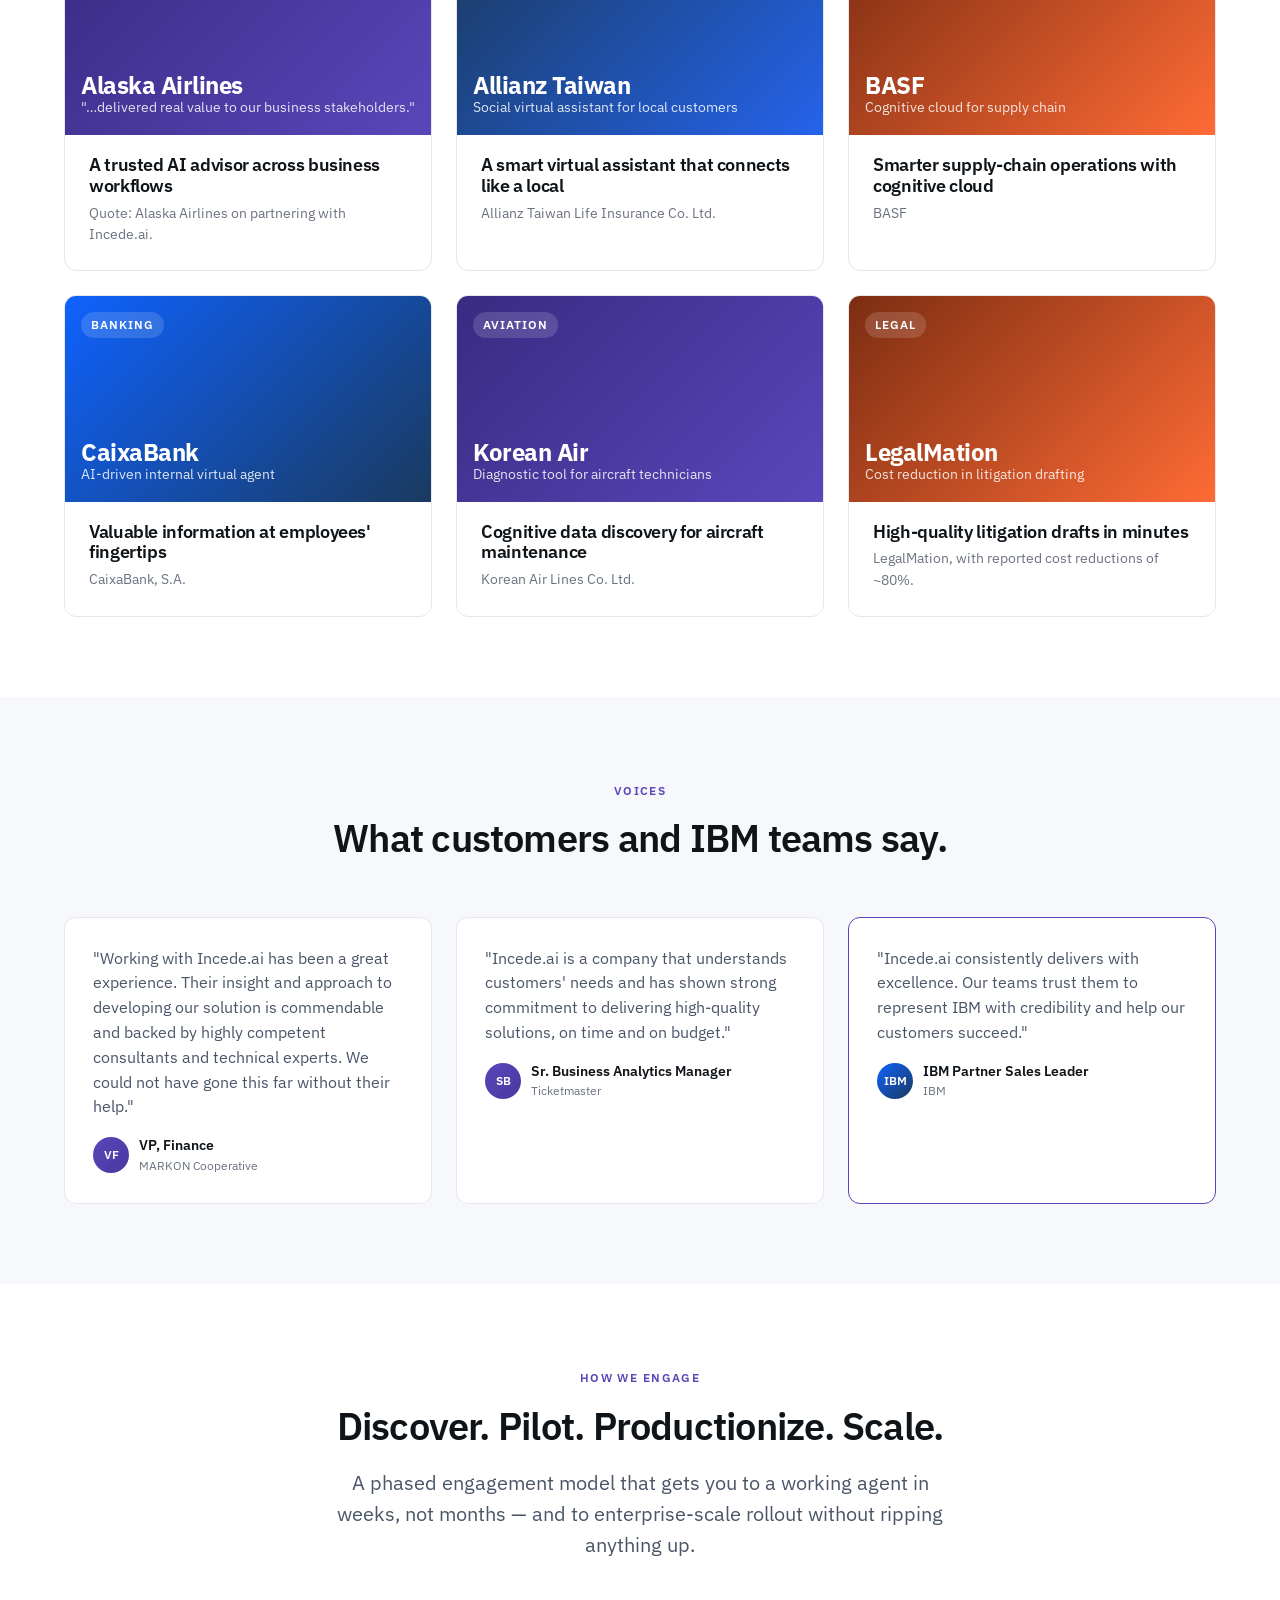
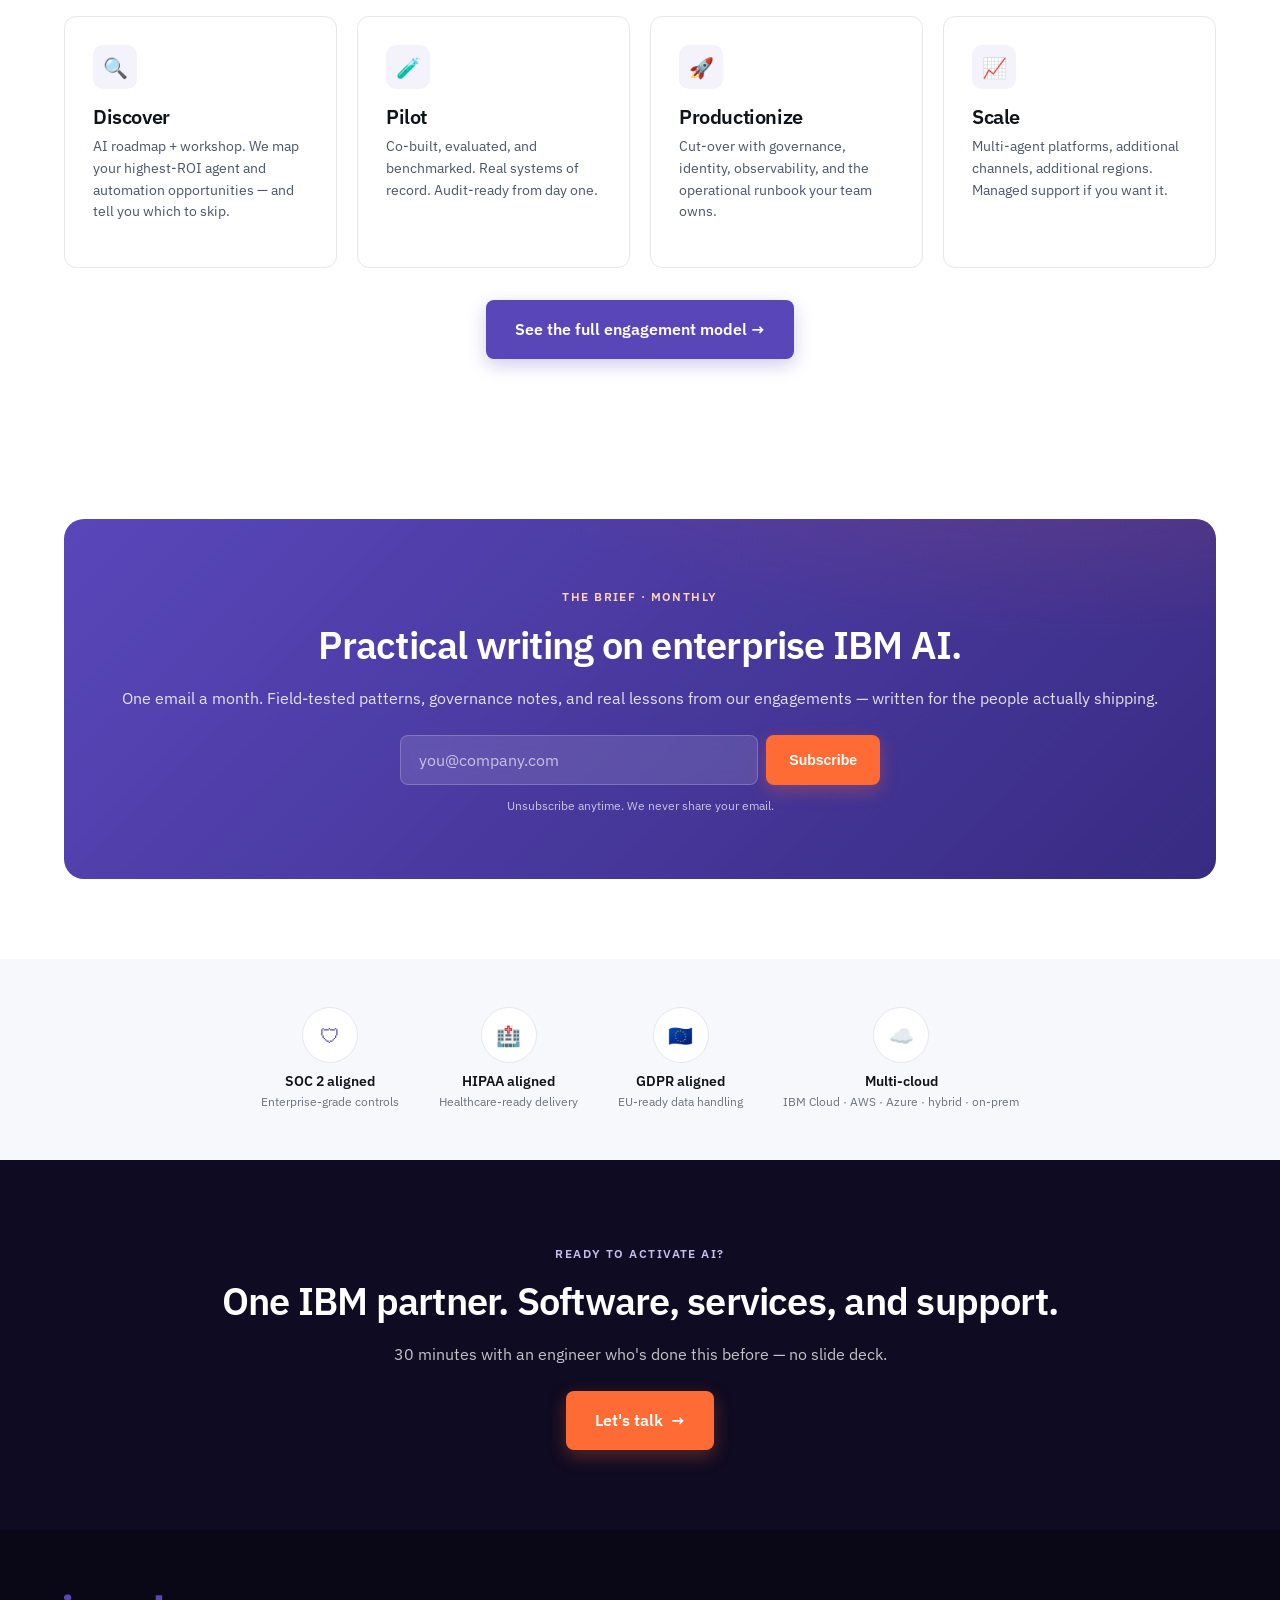
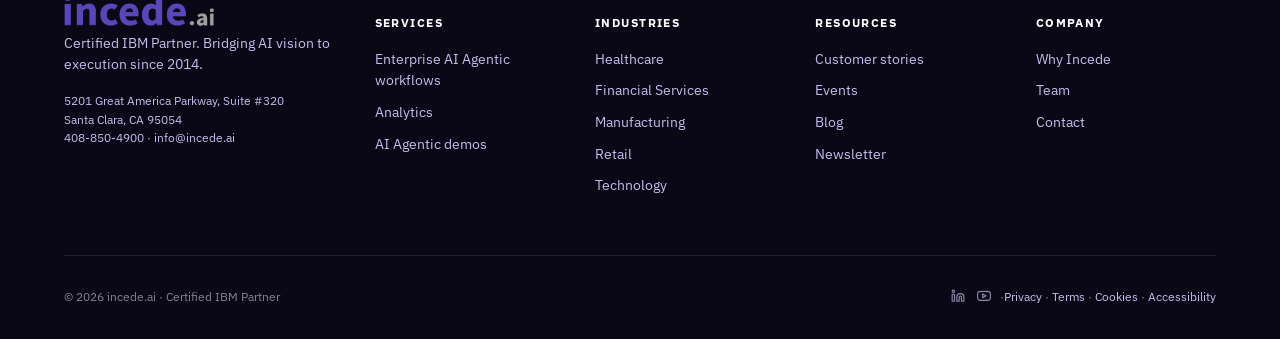
==== commit 1953aa17: "Replace footer social text with tiny monochrome icons - Replace 'LinkedIn' and 'YouTube' text labels" ====
--- a/index.html
+++ b/index.html
@@ -459,7 +459,7 @@
     </div>
     <div class="footer-bottom">
       <span>© 2026 incede.ai · Certified IBM Partner</span>
-      <span><a href="https://www.linkedin.com/company/incede-ai/" target="_blank" rel="noopener">LinkedIn</a> · <a href="https://www.youtube.com/@incedeai" target="_blank" rel="noopener">YouTube</a> · <a href="contact.html">Privacy</a> · <a href="contact.html">Terms</a> · <a href="contact.html">Cookies</a> · <a href="contact.html">Accessibility</a></span>
+      <span><a href="https://www.linkedin.com/company/incede-ai/" target="_blank" rel="noopener" aria-label="LinkedIn"><span class="social-icon"><svg viewBox="0 0 24 24"><path d="M16 8a6 6 0 0 1 6 6v7h-4v-7a2 2 0 0 0-4 0v7h-4v-7a6 6 0 0 1 6-6z"/><rect x="2" y="9" width="4" height="12"/><circle cx="4" cy="4" r="2"/></svg></span></a><a href="https://www.youtube.com/@incedeai" target="_blank" rel="noopener" aria-label="YouTube"><span class="social-icon"><svg viewBox="0 0 24 24"><path d="M22.54 6.42a2.78 2.78 0 0 0-1.94-2C18.88 4 12 4 12 4s-6.88 0-8.6.46a2.78 2.78 0 0 0-1.94 2A29 29 0 0 0 1 11.75a29 29 0 0 0 .46 5.33A2.78 2.78 0 0 0 3.4 19c1.72.46 8.6.46 8.6.46s6.88 0 8.6-.46a2.78 2.78 0 0 0 1.94-2 29 29 0 0 0 .46-5.25 29 29 0 0 0-.46-5.33z"/><polygon points="9.75 15.02 15.5 11.75 9.75 8.48 9.75 15.02"/></svg></span></a> ·<a href="contact.html">Privacy</a> · <a href="contact.html">Terms</a> · <a href="contact.html">Cookies</a> · <a href="contact.html">Accessibility</a></span>
     </div>
   </div>
 </footer>
--- a/styles.css
+++ b/styles.css
@@ -906,3 +906,28 @@
   text-transform: uppercase;
   letter-spacing: 0.08em;
 }
+
+/* Social icons */
+.social-icon {
+  display: inline-flex;
+  align-items: center;
+  justify-content: center;
+  width: 14px;
+  height: 14px;
+  vertical-align: -2px;
+  margin: 0 6px;
+  opacity: 0.7;
+  transition: opacity 0.2s;
+}
+.social-icon svg {
+  width: 100%;
+  height: 100%;
+  stroke: currentColor;
+  fill: none;
+  stroke-width: 2;
+  stroke-linecap: round;
+  stroke-linejoin: round;
+}
+a:hover .social-icon {
+  opacity: 1;
+}
